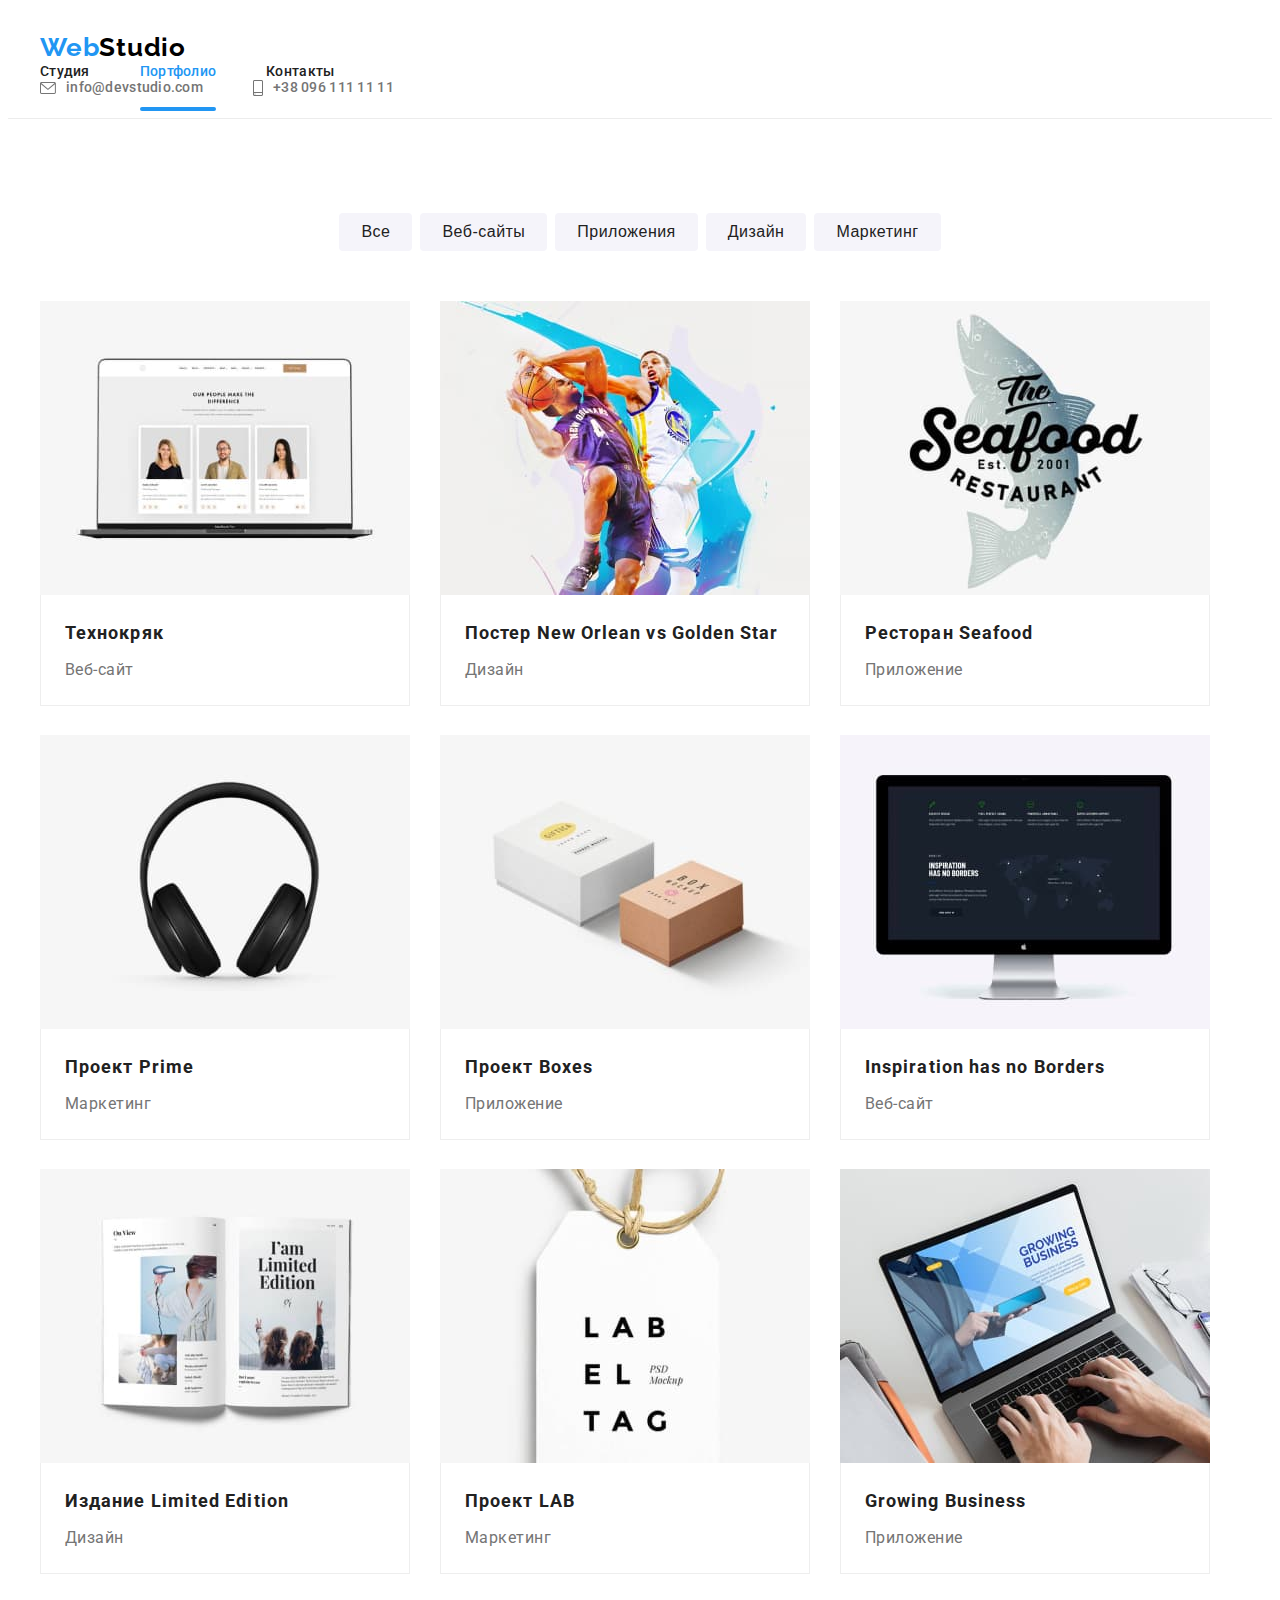
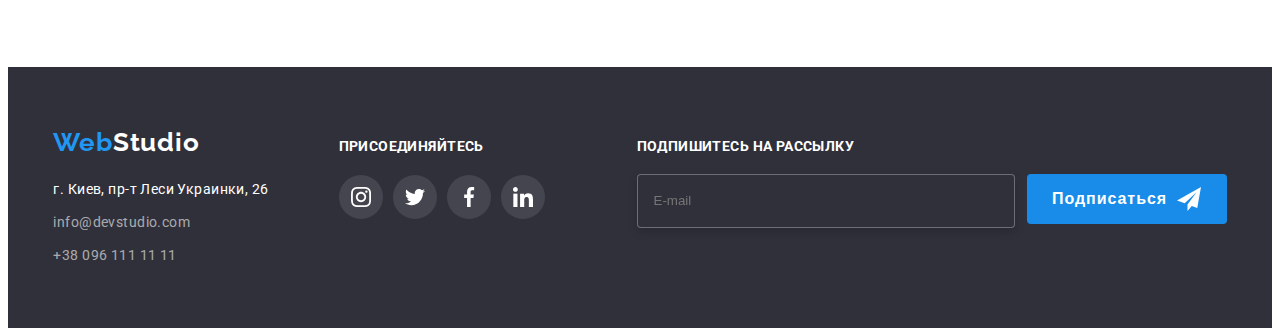
==== portfolio.html @ 85211c17 "fin" ====
<!DOCTYPE html>
<html lang="ru">
  <head>
    <meta charset="UTF-8" />
    <meta http-equiv="X-UA-Compatible" content="IE=edge" />
    <meta name="viewport" content="width=device-width, initial-scale=1.0" />
    <title>Главная</title>
    <link rel="preconnect" href="https://fonts.googleapis.com" />
    <link rel="preconnect" href="https://fonts.gstatic.com" crossorigin />
    <link
      href="https://fonts.googleapis.com/css2?family=Raleway:wght@700&family=Roboto:wght@400;500;700;900&display=swap"
      rel="stylesheet"
    />
    <link
      rel="stylesheet"
      href="https://cdnjs.cloudflare.com/ajax/libs/modern-normalize/1.1.0/modern-normalize.min.css"
      integrity="sha512-wpPYUAdjBVSE4KJnH1VR1HeZfpl1ub8YT/NKx4PuQ5NmX2tKuGu6U/JRp5y+Y8XG2tV+wKQpNHVUX03MfMFn9Q=="
      crossorigin="anonymous"
      referrerpolicy="no-referrer"
    />
    <link rel="stylesheet" href="./css/main.min.css" />
  </head>
  <body>
    <header class="header">
      <div class="container header-container">
        <a class="logo link" href=""><span class="web">Web</span>Studio</a>
        <nav class="navigation">
          <ul class="nav-list list">
            <li class="nav-list__item">
              <a class="nav-list__link link" href="./index.html">Студия</a>
            </li>
            <li class="nav-list__item">
              <a class="nav-list__link link current" href="./portfolio.html"
                >Портфолио</a
              >
            </li>
            <li class="nav-list__item">
              <a class="nav-list__link link" href="">Контакты</a>
            </li>
          </ul>
        </nav>
        <ul class="header-contact list">
          <li class="contact-mail-block">
            <a class="contact-mail link" href="mailto:info@devstudio.com">
              <svg class="mail-icon" width="16" heihgt="12">
                <use href="./img/sprite.svg#icon-envelope"></use>
              </svg>
              info@devstudio.com</a
            >
          </li>
          <li class="contact-number-block">
            <a class="contact-number link" href="tel:+380961111111">
              <svg class="smartphone-icon" width="10" heihgt="16">
                <use href="./img/sprite.svg#icon-smartphone"></use>
              </svg>
              +38 096 111 11 11</a
            >
          </li>
        </ul>
      </div>
    </header>
    <main>
      <section class="section">
        <div class="container">
          <h1 class="pane">Работы</h1>
          <ul class="portfolio-list list">
            <li class="filter">
              <button class="model-button-filter" type="button">Все</button>
            </li>
            <li class="filter">
              <button class="model-button-filter" type="button">
                Веб-сайты
              </button>
            </li>
            <li class="filter">
              <button class="model-button-filter" type="button">
                Приложения
              </button>
            </li>
            <li class="filter">
              <button class="model-button-filter" type="button">Дизайн</button>
            </li>
            <li class="filter">
              <button class="model-button-filter" type="button">
                Маркетинг
              </button>
            </li>
          </ul>
          <ul class="project list">
            <li class="project-group">
              <a class="work-link" href="">
                <div class="overlay-card">
                  <img
                    src="img/project1.jpg"
                    alt="Технокряк"
                    width="370"
                    height="294"
                  />
                  <p class="overlay">
                    Ресурс предлагает комплексные предложения с разным уровнем
                    функционала и сервисов. Все это позволит посетителю получить
                    исчерпывающие сведения о компании или частном лице.
                  </p>
                </div>
                <div class="group">
                  <h2 class="works">Технокряк</h2>
                  <p class="works-item" lang="en">Веб-сайт</p>
                </div>
              </a>
            </li>
            <li class="project-group">
              <a class="work-link" href="">
                <div class="overlay-card">
                  <img
                    src="img/project2.jpg"
                    alt="Постер New Orlean vs Golden Star"
                    width="370"
                    height="294"
                  />
                  <p class="overlay">
                    Ресурс предлагает комплексные предложения с разным уровнем
                    функционала и сервисов. Все это позволит посетителю получить
                    исчерпывающие сведения о компании или частном лице.
                  </p>
                </div>
                <div class="group">
                  <h2 class="works">Постер New Orlean vs Golden Star</h2>
                  <p class="works-item" lang="en">Дизайн</p>
                </div>
              </a>
            </li>
            <li class="project-group">
              <a class="work-link" href="">
                <div class="overlay-card">
                  <img
                    src="img/project3.jpg"
                    alt="Ресторан Seafood"
                    width="370"
                    height="294"
                  />
                  <p class="overlay">
                    Ресурс предлагает комплексные предложения с разным уровнем
                    функционала и сервисов. Все это позволит посетителю получить
                    исчерпывающие сведения о компании или частном лице.
                  </p>
                </div>
                <div class="group">
                  <h2 class="works">Ресторан Seafood</h2>
                  <p class="works-item" lang="en">Приложение</p>
                </div>
              </a>
            </li>
            <li class="project-group">
              <a class="work-link" href="">
                <div class="overlay-card">
                  <img
                    src="img/project4.jpg"
                    alt="Проект Prime"
                    width="370"
                    height="294"
                  />
                  <p class="overlay">
                    Ресурс предлагает комплексные предложения с разным уровнем
                    функционала и сервисов. Все это позволит посетителю получить
                    исчерпывающие сведения о компании или частном лице.
                  </p>
                </div>
                <div class="group">
                  <h2 class="works">Проект Prime</h2>
                  <p class="works-item" lang="en">Маркетинг</p>
                </div>
              </a>
            </li>
            <li class="project-group">
              <a class="work-link" href="">
                <div class="overlay-card">
                  <img
                    src="img/project5.jpg"
                    alt="Проект Boxes"
                    width="370"
                    height="294"
                  />
                  <p class="overlay">
                    Ресурс предлагает комплексные предложения с разным уровнем
                    функционала и сервисов. Все это позволит посетителю получить
                    исчерпывающие сведения о компании или частном лице.
                  </p>
                </div>
                <div class="group">
                  <h2 class="works">Проект Boxes</h2>
                  <p class="works-item" lang="en">Приложение</p>
                </div>
              </a>
            </li>
            <li class="project-group">
              <a class="work-link" href="">
                <div class="overlay-card">
                  <img
                    src="img/project6.jpg"
                    alt="Inspiration has no Borders"
                    width="370"
                    height="294"
                  />
                  <p class="overlay">
                    Ресурс предлагает комплексные предложения с разным уровнем
                    функционала и сервисов. Все это позволит посетителю получить
                    исчерпывающие сведения о компании или частном лице.
                  </p>
                </div>
                <div class="group">
                  <h2 class="works">Inspiration has no Borders</h2>
                  <p class="works-item" lang="en">Веб-сайт</p>
                </div>
              </a>
            </li>
            <li class="project-group">
              <a class="work-link" href="">
                <div class="overlay-card">
                  <img
                    src="img/project7.jpg"
                    alt="Издание Limited Edition"
                    width="370"
                    height="294"
                  />
                  <p class="overlay">
                    Ресурс предлагает комплексные предложения с разным уровнем
                    функционала и сервисов. Все это позволит посетителю получить
                    исчерпывающие сведения о компании или частном лице.
                  </p>
                </div>
                <div class="group">
                  <h2 class="works">Издание Limited Edition</h2>
                  <p class="works-item" lang="en">Дизайн</p>
                </div>
              </a>
            </li>
            <li class="project-group">
              <a class="work-link" href="">
                <div class="overlay-card">
                  <img
                    src="img/project8.jpg"
                    alt="Проект LAB"
                    width="370"
                    height="294"
                  />
                  <p class="overlay">
                    Ресурс предлагает комплексные предложения с разным уровнем
                    функционала и сервисов. Все это позволит посетителю получить
                    исчерпывающие сведения о компании или частном лице.
                  </p>
                </div>
                <div class="group">
                  <h2 class="works">Проект LAB</h2>
                  <p class="works-item" lang="en">Маркетинг</p>
                </div>
              </a>
            </li>
            <li class="project-group">
              <a class="work-link" href="">
                <div class="overlay-card">
                  <img
                    src="img/project9.jpg"
                    alt="Growing Business"
                    width="370"
                    height="294"
                  />
                  <p class="overlay">
                    Ресурс предлагает комплексные предложения с разным уровнем
                    функционала и сервисов. Все это позволит посетителю получить
                    исчерпывающие сведения о компании или частном лице.
                  </p>
                </div>
                <div class="group">
                  <h2 class="works">Growing Business</h2>
                  <p class="works-item" lang="en">Приложение</p>
                </div>
              </a>
            </li>
          </ul>
        </div>
      </section>
    </main>
    <footer class="footer">
      <div class="footer-adress container">
        <div>
          <a class="logo-footer link" href=""
            ><span class="web-footer">Web</span>Studio</a
          >
          <address class="info-footer">
            <ul class="footer-list list">
              <li class="about-footer">
                <a
                  class="adres link"
                  href="https://goo.gl/maps/2WYLxE3mtBU3Ya3W9"
                  target="_blank"
                  rel="noopener noreferrer"
                  >г. Киев, пр-т Леси Украинки, 26</a
                >
              </li>
              <li class="about-footer">
                <a class="mail-footer link" href="mailto:info@devstudio.com"
                  >info@devstudio.com</a
                >
              </li>
              <li class="about-footer">
                <a class="tel-footer link" href="tel:+380961111111"
                  >+38 096 111 11 11</a
                >
              </li>
            </ul>
          </address>
        </div>
        <div class="footer-social">
          <h2 class="connect">Присоединяйтесь</h2>
          <ul class="footer-list-social list">
            <li class="social-list-item">
              <a class="footer-social-list-link" href="">
                <svg class="footer-social-list-icon" width="20" height="20">
                  <use href="./img/sprite.svg#icon-instagram"></use>
                </svg>
              </a>
            </li>
            <li class="social-list-item">
              <a class="footer-social-list-link" href="">
                <svg class="footer-social-list-icon" width="20" height="20">
                  <use href="./img/sprite.svg#icon-twitter"></use>
                </svg>
              </a>
            </li>
            <li class="social-list-item">
              <a class="footer-social-list-link" href="">
                <svg class="footer-social-list-icon" width="20" height="20">
                  <use href="./img/sprite.svg#icon-facebook"></use>
                </svg>
              </a>
            </li>
            <li class="social-list-item">
              <a class="footer-social-list-link" href="">
                <svg class="footer-social-list-icon" width="20" height="20">
                  <use href="./img/sprite.svg#icon-linkedin"></use>
                </svg>
              </a>
            </li>
          </ul>
        </div>
        <form class="contact-form-footer">
          <label class="contact-form-field">
           <span class="contact-form-field-name-footer">Подпишитесь на рассылку</span>
           <span class="contact-form-input-wrapper-footer">
            <input name="user-email" class="contact-form-input-footer" type="email" placeholder="E-mail" >
           </span>
          </label>
          <button type="submit" class="contact-form-btn-footer">Подписаться
            <svg class="form-icon-footer" width="24" height="24">
              <use href="./img/sprite.svg#icon-send"></use>
            </svg>
          </button>
        </form>
      </div>
    </footer>
  </body>
</html>
---- css/main.min.css ----
:root{--primary-font-family: "Roboto", sans-serif;--secondary-font-family: "Raleway", sans-serif;--accent-color: #2196f3;--primery-text-color: #212121;--secondary-text-color-light: #757575;--secondary-text-color-dark: #ffffff;--primery-text-color-logo: #000000}.visually-hidden{position:absolute;width:1px;height:1px;margin:-1px;border:0;padding:0;white-space:nowrap;-webkit-clip-path:inset(100%);clip-path:inset(100%);clip:rect(0 0 0 0);overflow:hidden}body{font-family:var(--primary-font-family);font-size:14px;letter-spacing:0.03em;background-color:var(--secondary-text-color-dark);color:var(--primery-text-color-logo)}h1,h2,h3,h4,h5,h6,p{margin-top:0;margin-bottom:0}ul{margin-top:0;margin-bottom:0;padding-left:0}img{display:block;max-width:100%;height:auto;width:100%}.list{list-style:none;padding:0;margin:0}.link{text-decoration:none}.section{padding-top:60px;padding-bottom:50px}@media screen and (min-width: 1200px){.section{padding-top:94px;padding-bottom:94px}}.container{padding-left:15px;padding-right:15px;margin:0 auto}.header__container{position:relative;display:-webkit-box;display:-ms-flexbox;display:flex;-webkit-box-pack:justify;-ms-flex-pack:justify;justify-content:space-between;-webkit-box-align:center;-ms-flex-align:center;align-items:center}@media screen and (min-width: 480px){.container{width:480px}}@media screen and (min-width: 768px){.container{width:768px}}@media screen and (min-width: 1200px){.container{width:1200px}}.model-button{padding:10px 30px;border-radius:4px;font-weight:700;font-size:16px;line-height:1.88;letter-spacing:0.06em;color:var(--secondary-text-color-dark);cursor:pointer;border:transparent;background-color:#2196f3}.model-button:hover,.model-button:focus{background-color:var(--accent-color);color:var(--secondary-text-color-dark)}.model-button-filter{font-weight:500;font-size:16px;padding:6px 22px;line-height:1.63;letter-spacing:0.03em;background-color:#f5f4fa;color:var(--primery-text-color);cursor:pointer;border-radius:4px;border:none;-webkit-transition:background-color 250ms cubic-bezier(0.4, 0, 0.2, 1),color 250ms cubic-bezier(0.4, 0, 0.2, 1),-webkit-box-shadow 250ms cubic-bezier(0.4, 0, 0.2, 1);transition:background-color 250ms cubic-bezier(0.4, 0, 0.2, 1),color 250ms cubic-bezier(0.4, 0, 0.2, 1),-webkit-box-shadow 250ms cubic-bezier(0.4, 0, 0.2, 1);transition:background-color 250ms cubic-bezier(0.4, 0, 0.2, 1),color 250ms cubic-bezier(0.4, 0, 0.2, 1),box-shadow 250ms cubic-bezier(0.4, 0, 0.2, 1);transition:background-color 250ms cubic-bezier(0.4, 0, 0.2, 1),color 250ms cubic-bezier(0.4, 0, 0.2, 1),box-shadow 250ms cubic-bezier(0.4, 0, 0.2, 1),-webkit-box-shadow 250ms cubic-bezier(0.4, 0, 0.2, 1)}.model-button-filter:hover,.model-button-filter:focus{-webkit-box-shadow:0px 3px 1px rgba(0,0,0,0.1),0px 1px 2px rgba(0,0,0,0.08),0px 2px 2px rgba(0,0,0,0.12);box-shadow:0px 3px 1px rgba(0,0,0,0.1),0px 1px 2px rgba(0,0,0,0.08),0px 2px 2px rgba(0,0,0,0.12);background-color:var(--accent-color);color:var(--secondary-text-color-dark)}.main-title{margin:0 auto 30px;font-weight:900;font-size:26px;line-height:1.26;letter-spacing:0.06em;text-transform:uppercase;color:var(--secondary-text-color-dark);max-width:360px}.clients-title{text-align:center;margin-bottom:50px;font-weight:700;font-size:36px;line-height:1.17;letter-spacing:0.03em;color:var(--primery-text-color)}.contact-form-field-title{margin-bottom:12px;font-weight:700;font-size:20px;line-height:23px;text-align:center;letter-spacing:0.03em}.social-list{display:-webkit-box;display:-ms-flexbox;display:flex;-webkit-box-pack:justify;-ms-flex-pack:justify;justify-content:space-between}.social-list-item:not(:last-child){margin-right:10px}.social-list__link{display:-webkit-box;display:-ms-flexbox;display:flex;-webkit-box-align:center;-ms-flex-align:center;align-items:center;-webkit-box-pack:center;-ms-flex-pack:center;justify-content:center;width:44px;height:44px;border-radius:50%;-webkit-transition:background-color 250ms cubic-bezier(0.4, 0, 0.2, 1);transition:background-color 250ms cubic-bezier(0.4, 0, 0.2, 1)}.social-list__link:hover,.social-list__link:focus{background-color:#2196f3}.social-list-icon{fill:#afb1b8;-webkit-transition:fill 250ms cubic-bezier(0.4, 0, 0.2, 1);transition:fill 250ms cubic-bezier(0.4, 0, 0.2, 1)}.social-list__link:hover .social-list-icon,.social-list__link:focus .social-list-icon{fill:#ffffff}@media screen and (max-width: 1199px){.footer-social{text-align:center}}@media screen and (min-width: 1200px){.footer-social{margin-left:70px}}.footer-social-list-icon{fill:#ffffff}.footer-list-social{display:-webkit-box;display:-ms-flexbox;display:flex}@media screen and (max-width: 767px){.footer-list-social{-webkit-box-pack:center;-ms-flex-pack:center;justify-content:center}}.footer-social-list-link{display:-webkit-box;display:-ms-flexbox;display:flex;-webkit-box-align:center;-ms-flex-align:center;align-items:center;-webkit-box-pack:center;-ms-flex-pack:center;justify-content:center;width:44px;height:44px;border-radius:50%;background-color:rgba(255,255,255,0.1);-webkit-transition:background-color 250ms cubic-bezier(0.4, 0, 0.2, 1);transition:background-color 250ms cubic-bezier(0.4, 0, 0.2, 1)}.footer-social-list-link:hover,.footer-social-list-link:focus{background-color:#2196f3}.logo{font-family:var(--secondary-font-family);font-weight:700;font-size:26px;line-height:1.19;letter-spacing:0.03em;color:var(--primery-text-color-logo);margin-right:94px}@media screen and (max-width: 1199px){.logo{margin-right:0}}.logo-footer{font-family:var(--secondary-font-family);font-weight:700;font-size:26px;line-height:1.19;letter-spacing:0.03em;color:var(--secondary-text-color-dark)}.web-footer{color:var(--accent-color)}.backdrop{position:fixed;top:0;left:0;width:100%;height:100%;background-color:rgba(0,0,0,0.2);-webkit-transition:opacity 500ms linear, visibility 500ms linear;transition:opacity 500ms linear, visibility 500ms linear}.backdrop.is-hidden{opacity:0;visibility:hidden;pointer-events:none}.modal{width:528px;height:580px;padding:40px;background-color:#ffffff;position:absolute;top:50%;left:50%;-webkit-transform:translate(-50%, -50%);transform:translate(-50%, -50%)}.modal-close-icon:hover{fill:var(--accent-color);-webkit-transition:fill 250ms cubic-bezier(0.4, 0, 0.2, 1);transition:fill 250ms cubic-bezier(0.4, 0, 0.2, 1)}.modal-close-btn{position:absolute;top:8px;right:8px;padding:0;display:-webkit-box;display:-ms-flexbox;display:flex;-webkit-box-pack:center;-ms-flex-pack:center;justify-content:center;-webkit-box-align:center;-ms-flex-align:center;align-items:center;width:30px;height:30px;border-radius:50%;border:1px solid rgba(0,0,0,0.1);background-color:transparent;cursor:pointer;-webkit-transition:border-color 250ms cubic-bezier(0.4, 0, 0.2, 1);transition:border-color 250ms cubic-bezier(0.4, 0, 0.2, 1)}.modal-close-btn:focus,.modal-close-btn:hover{border-color:var(--accent-color)}.contact-form-field{display:block;margin-bottom:4px}.contact-form-input{width:100%;height:40px;padding-left:42px;border:1px solid rgba(33,33,33,0.2);border-radius:4px;margin-top:4px;cursor:pointer;-webkit-transition:border-color 250ms cubic-bezier(0.4, 0, 0.2, 1);transition:border-color 250ms cubic-bezier(0.4, 0, 0.2, 1)}.contact-form-input:focus,.contact-form-input:hover{outline:none;border-color:var(--accent-color)}.contact-form-input:focus+.form-icon{fill:var(--accent-color)}.contact-form-message{width:100%;height:138px;border:1px solid rgba(33,33,33,0.2);border-radius:4px;margin-top:4px;padding:12px 16px;resize:none;cursor:pointer;-webkit-transition:border-color 250ms cubic-bezier(0.4, 0, 0.2, 1);transition:border-color 250ms cubic-bezier(0.4, 0, 0.2, 1)}.contact-form-message::-webkit-input-placeholder{font-weight:400;font-size:14px;line-height:16px;letter-spacing:0.01em;color:rgba(117,117,117,0.5)}.contact-form-message:-ms-input-placeholder{font-weight:400;font-size:14px;line-height:16px;letter-spacing:0.01em;color:rgba(117,117,117,0.5)}.contact-form-message::-ms-input-placeholder{font-weight:400;font-size:14px;line-height:16px;letter-spacing:0.01em;color:rgba(117,117,117,0.5)}.contact-form-message::placeholder{font-weight:400;font-size:14px;line-height:16px;letter-spacing:0.01em;color:rgba(117,117,117,0.5)}.contact-form-message:focus,.contact-form-message:hover{outline:none;border-color:var(--accent-color)}.contact-form-field-name{font-weight:400;font-size:12px;line-height:14px;letter-spacing:0.01em;color:#757575}.contact-form-input-wrapper{position:relative;display:block;margin-top:4px}.form-icon{position:absolute;width:12px;height:12px;top:54%;left:12px;-webkit-transform:translateY(-50%);transform:translateY(-50%);-webkit-transition:fill 250ms cubic-bezier(0.4, 0, 0.2, 1);transition:fill 250ms cubic-bezier(0.4, 0, 0.2, 1)}.contact-form-checkbox-label{display:-webkit-box;display:-ms-flexbox;display:flex;-webkit-box-align:center;-ms-flex-align:center;align-items:center;font-weight:400;font-size:14px;line-height:24px;letter-spacing:0.03em;color:#757575}.contact-form-checkbox-label::before{display:inline-block;width:16px;height:16px;border:1px solid #212121;border-radius:2px;content:"";margin-right:8px}.contact-form-input-checkbox:focus+.contact-form-checkbox-label::before{outline:1px solid var(--accent-color);border:none}.contact-form-input-checkbox:checked+.contact-form-checkbox-label::before{background-color:var(--accent-color);background-image:url(../img/checkbox-icon.svg);background-position:center;background-repeat:no-repeat;border:none}.policy{color:var(--accent-color)}.contact-form-submit-btn{display:block;padding:10px 56px;width:200px;height:50px;margin-top:30px;margin-left:auto;margin-right:auto;border-radius:4px;font-weight:700;font-size:16px;line-height:1.88;letter-spacing:0.06em;color:var(--secondary-text-color-dark);cursor:pointer;border:transparent;background:#188CE8}@media screen and (min-width: 1200px){.contact-form-footer{display:-webkit-box;display:-ms-flexbox;display:flex;margin-left:92px}}@media screen and (max-width: 1199px){.contact-form-footer .contact-form-field{text-align:center;margin-top:60px}}@media screen and (min-width: 768px) and (max-width: 1199px){.contact-form-footer{margin-top:60px}}.contact-form-field-name-footer{font-weight:700;text-transform:uppercase;color:var(--secondary-text-color-dark)}.contact-form-input-wrapper-footer{display:block;margin-top:20px}.contact-form-input-footer{width:100%;height:50px;padding-left:16px;background-color:#2F303A;border:1px solid rgba(255,255,255,0.3);-webkit-filter:drop-shadow(0px 4px 4px rgba(0,0,0,0.15));filter:drop-shadow(0px 4px 4px rgba(0,0,0,0.15));border-radius:4px;color:var(--secondary-text-color-dark)}@media screen and (min-width: 768px){.contact-form-input-footer{width:450px}}@media screen and (min-width: 1200px){.contact-form-input-footer{width:358px}}.contact-form-btn-footer{margin-left:auto;margin-right:auto;display:-webkit-box;display:-ms-flexbox;display:flex;-webkit-box-pack:center;-ms-flex-pack:center;justify-content:center;-webkit-box-align:center;-ms-flex-align:center;align-items:center;width:200px;height:50px;margin-top:20px;border-radius:4px;font-weight:700;font-size:16px;line-height:1.88;letter-spacing:0.06em;color:var(--secondary-text-color-dark);cursor:pointer;border:transparent;background:#188CE8}@media screen and (min-width: 1200px){.contact-form-btn-footer{margin-left:12px;margin-top:36px}}.form-icon-footer{margin-left:10px}@media screen and (max-width: 767px){.navigation{display:none}}@media screen and (max-width: 767px){.header-contact{display:none}}@media screen and (min-width: 1200px){.header-contact{margin-left:auto;display:-webkit-box;display:-ms-flexbox;display:flex}}.header{position:relative;padding-top:10px;padding-bottom:10px}@media screen and (min-width: 768px){.header{padding-top:24px;padding-bottom:22px;border-bottom:1px solid #ececec}}.web{color:var(--accent-color)}.mobile-menu-btn{background-color:transparent;border:none;padding:0;line-height:0}@media screen and (min-width: 768px){.mobile-menu-btn{display:none}}.mobile-menu{position:absolute;top:0;left:0;overflow:auto;width:100%;height:100vh;background-color:#ffffff;opacity:0;visibility:hidden;pointer-events:none;-webkit-transition:opacity 250ms linear, visibility 250ms linear;transition:opacity 250ms linear, visibility 250ms linear}.mobile-menu.is-open{opacity:1;visibility:visible;pointer-events:auto}.mobile-menu__close-btn{position:absolute;top:10px;right:15px;background-color:transparent;border:none;padding:0;line-height:0}.mobile-menu__container{position:relative;padding-top:48px;padding-bottom:48px;padding-left:40px}.mob-menu-list{font-style:normal;font-weight:500;font-size:40px;line-height:47px;letter-spacing:.02em}.mob-menu-list-item{margin-bottom:32px}.mob-menu-list-link{text-decoration:none;color:#212121}.nav-list__link{font-weight:500;font-size:14px;line-height:1.14;letter-spacing:0.02em;color:var(--primery-text-color);-webkit-transition:color 250ms cubic-bezier(0.4, 0, 0.2, 1);transition:color 250ms cubic-bezier(0.4, 0, 0.2, 1)}.nav-list__link:hover,.nav-list__link:focus{color:var(--accent-color)}@media screen and (min-width: 1200px){.header__container{display:-webkit-box;display:-ms-flexbox;display:flex;-webkit-box-align:center;-ms-flex-align:center;align-items:center}}@media screen and (min-width: 768px){.nav-list{display:-webkit-box;display:-ms-flexbox;display:flex;-webkit-box-align:center;-ms-flex-align:center;align-items:center}}@media screen and (min-width: 1200px){.header-contact{margin-left:auto;display:-webkit-box;display:-ms-flexbox;display:flex}}.web{color:var(--accent-color)}.nav-list__link{font-weight:500;font-size:14px;line-height:1.14;letter-spacing:0.02em;color:var(--primery-text-color);-webkit-transition:color 250ms cubic-bezier(0.4, 0, 0.2, 1);transition:color 250ms cubic-bezier(0.4, 0, 0.2, 1)}.nav-list__link:hover,.nav-list__link:focus{color:var(--accent-color)}@media screen and (min-width: 768px){.nav-list__item{position:relative}.nav-list__item:not(:last-child){margin-right:50px}}.current{color:var(--accent-color)}.current::after{content:"";position:absolute;bottom:-31px;left:0;width:100%;height:4px;border-radius:2px;background-color:var(--accent-color)}.contact-mail-block{display:-webkit-box;display:-ms-flexbox;display:flex}@media screen and (max-width: 1199px){.contact-mail-block{margin-bottom:6px}}@media screen and (min-width: 1200px){.contact-mail-block{margin-right:50px}}.contact-mail{display:-webkit-box;display:-ms-flexbox;display:flex;-webkit-box-align:center;-ms-flex-align:center;align-items:center;font-weight:500;font-size:14px;line-height:1.14;letter-spacing:0.02em;color:var(--secondary-text-color-light);-webkit-transition:color 250ms cubic-bezier(0.4, 0, 0.2, 1);transition:color 250ms cubic-bezier(0.4, 0, 0.2, 1)}.contact-mail:hover,.contact-mail:focus{color:var(--accent-color)}.mail-icon{margin-right:10px;fill:currentColor;height:16px}.contact-number-block{display:-webkit-box;display:-ms-flexbox;display:flex}.smartphone-icon{margin-right:10px;fill:currentColor;height:16px}.contact-number{display:-webkit-box;display:-ms-flexbox;display:flex;-webkit-box-align:center;-ms-flex-align:center;align-items:center;font-weight:500;font-size:14px;line-height:1.14;letter-spacing:0.02em;color:var(--secondary-text-color-light);-webkit-transition:color 250ms cubic-bezier(0.4, 0, 0.2, 1);transition:color 250ms cubic-bezier(0.4, 0, 0.2, 1)}.contact-number:hover,.contact-number:focus{color:var(--accent-color)}.hero{background-image:-webkit-gradient(linear, left top, left bottom, from(rgba(47,48,58,0.4)), to(rgba(47,48,58,0.4))),url("../img/hero/Img (9).jpg");background-image:linear-gradient(rgba(47,48,58,0.4), rgba(47,48,58,0.4)),url("../img/hero/Img (9).jpg");background-size:cover;background-repeat:no-repeat;background-position:center;background-color:#c4c4c4;text-align:center;padding-top:118px;padding-bottom:118px;margin-right:auto;margin-left:auto}.our-team{background-color:#f5f4fa}.team{margin-bottom:50px;text-align:center;font-weight:700;font-size:36px;line-height:1.17;letter-spacing:0.03em;color:var(--primery-text-color)}.team-list{display:-webkit-box;display:-ms-flexbox;display:flex;-ms-flex-wrap:wrap;flex-wrap:wrap;gap:30px}.team-card{-webkit-box-shadow:0px 1px 3px rgba(0,0,0,0.12),0px 1px 1px rgba(0,0,0,0.14),0px 2px 1px rgba(0,0,0,0.2);box-shadow:0px 1px 3px rgba(0,0,0,0.12),0px 1px 1px rgba(0,0,0,0.14),0px 2px 1px rgba(0,0,0,0.2);background-color:#ffffff}@media screen and (min-width: 768px){.team-card{width:calc((100% - 30px) / 2)}}@media screen and (min-width: 1200px){.team-card{width:calc((100% - 90px) / 4)}}.worker{padding-top:30px;padding-bottom:30px;padding-left:32px;padding-right:32px}.name{text-align:center;font-weight:500;font-size:16px;line-height:1.19;letter-spacing:0.03em;color:var(--primery-text-color)}.position{text-align:center;margin-top:10px;font-size:16px;line-height:1.19;letter-spacing:0.03em;color:var(--secondary-text-color-light);margin-bottom:16px}.benefits{margin-top:60px;margin-bottom:60px;display:-webkit-box;display:-ms-flexbox;display:flex;-ms-flex-wrap:wrap;flex-wrap:wrap;gap:30px}.benefits-wraper{display:-webkit-box;display:-ms-flexbox;display:flex;-webkit-box-pack:center;-ms-flex-pack:center;justify-content:center;-webkit-box-align:center;-ms-flex-align:center;align-items:center;height:120px;margin-bottom:30px;border-radius:4px;background-color:#f5f4fa}.benefits-list{text-align:center;margin-bottom:10px;font-weight:700;font-size:14px;line-height:1.14;letter-spacing:0.03em;text-transform:uppercase;color:var(--primery-text-color)}.benefits-item{font-size:14px;line-height:1.71;letter-spacing:0.03em;color:var(--secondary-text-color-light)}.benefits-block{width:100%}@media screen and (min-width: 768px){.benefits-block{width:calc((100% - 30px) / 2)}}@media screen and (min-width: 1200px){.benefits-block{width:calc((100% - 90px) / 4)}}.about-section{padding-top:0px}@media screen and (max-width: 1199px){.about-section{display:none}}.about{text-align:center;margin-bottom:50px;font-weight:700;font-size:36px;line-height:1.17;letter-spacing:0.03em;color:var(--primery-text-color)}.about-item{display:-webkit-box;display:-ms-flexbox;display:flex;-ms-flex-preferred-size:calc((100% - 60px) / 3);flex-basis:calc((100% - 60px) / 3)}.box{position:relative}.box:not(:last-child){margin-right:30px}.box-overlay{display:-webkit-box;display:-ms-flexbox;display:flex;-webkit-box-pack:center;-ms-flex-pack:center;justify-content:center;-webkit-box-align:center;-ms-flex-align:center;align-items:center;position:absolute;bottom:0;left:0;width:100%;height:70px;font-family:"Roboto";font-weight:700;font-size:14px;line-height:16px;text-transform:uppercase;color:var(--secondary-text-color-dark);background:rgba(47,48,58,0.8)}.clients-list{display:-webkit-box;display:-ms-flexbox;display:flex;-ms-flex-wrap:wrap;flex-wrap:wrap;gap:30px}.clients-list-item{width:100%}@media screen and (max-width: 767px){.clients-list-item{width:calc((100% - 30px) / 2)}}@media screen and (min-width: 768px){.clients-list-item{width:calc((100% - 60px) / 3)}}@media screen and (min-width: 1200px){.clients-list-item{width:calc((100% - 150px) / 6)}}.clients-icon{display:-webkit-box;display:-ms-flexbox;display:flex;-webkit-box-align:center;-ms-flex-align:center;align-items:center;-webkit-box-pack:center;-ms-flex-pack:center;justify-content:center;height:92px;border:1px solid #afb1b8;border-radius:4px;-webkit-transition:border 250ms cubic-bezier(0.4, 0, 0.2, 1);transition:border 250ms cubic-bezier(0.4, 0, 0.2, 1)}.clients-icon:hover .clients-icon-logo{fill:var(--accent-color)}.clients-icon:hover{color:var(--accent-color);border:1px solid var(--accent-color)}.clients-icon-logo{fill:#afb1b8;-webkit-transition:fill 250ms cubic-bezier(0.4, 0, 0.2, 1);transition:fill 250ms cubic-bezier(0.4, 0, 0.2, 1)}.footer{padding-bottom:60px;padding-top:60px;background-color:#2f303a}@media screen and (min-width: 768px){.footer-adress{display:-webkit-box;display:-ms-flexbox;display:flex;-webkit-box-align:baseline;-ms-flex-align:baseline;align-items:baseline;-ms-flex-wrap:wrap;flex-wrap:wrap;-webkit-box-pack:center;-ms-flex-pack:center;justify-content:center}}@media screen and (min-width: 1200px){.footer-adress{display:-webkit-box;display:-ms-flexbox;display:flex;-webkit-box-align:baseline;-ms-flex-align:baseline;align-items:baseline}}@media screen and (max-width: 767px){.footer-wrapper{text-align:center;margin-bottom:60px}}@media screen and (min-width: 768px) and (max-width: 1200px){.footer-wrapper{margin-right:165px}}.info-footer{margin-top:20px}.about-footer:not(:last-child){margin-bottom:9px}.adres{font-style:normal;font-weight:normal;font-size:14px;line-height:1.71;letter-spacing:0.03em;color:var(--secondary-text-color-dark);-webkit-transition:color 250ms cubic-bezier(0.4, 0, 0.2, 1);transition:color 250ms cubic-bezier(0.4, 0, 0.2, 1)}.adres:hover,.adres:focus{color:var(--accent-color)}.mail-footer{font-style:normal;font-size:14px;line-height:1.71;letter-spacing:0.03em;color:rgba(255,255,255,0.6);-webkit-transition:color 250ms cubic-bezier(0.4, 0, 0.2, 1);transition:color 250ms cubic-bezier(0.4, 0, 0.2, 1)}.mail-footer:hover,.mail-footer:focus{color:var(--accent-color);opacity:initial}.tel-footer{font-style:normal;font-size:14px;line-height:1.71;letter-spacing:0.03em;color:rgba(255,255,255,0.6);-webkit-transition:color 250ms cubic-bezier(0.4, 0, 0.2, 1);transition:color 250ms cubic-bezier(0.4, 0, 0.2, 1)}.tel-footer:hover,.tel-footer:focus{color:var(--accent-color);opacity:initial}.connect{font-family:inherit;font-style:normal;font-weight:700;font-size:14px;line-height:1.14;letter-spacing:00.03em;text-transform:uppercase;color:var(--secondary-text-color-dark);margin-bottom:20px}.pane{display:none}.portfolio-list{display:-webkit-box;display:-ms-flexbox;display:flex;-webkit-box-pack:center;-ms-flex-pack:center;justify-content:center}.filter:not(:last-child){margin-right:8px}.model-button-filter{font-weight:500;font-size:16px;padding:6px 22px;line-height:1.63;letter-spacing:0.03em;background-color:#f5f4fa;color:var(--primery-text-color);cursor:pointer;border-radius:4px;border:none;-webkit-transition:background-color 250ms cubic-bezier(0.4, 0, 0.2, 1),color 250ms cubic-bezier(0.4, 0, 0.2, 1),-webkit-box-shadow 250ms cubic-bezier(0.4, 0, 0.2, 1);transition:background-color 250ms cubic-bezier(0.4, 0, 0.2, 1),color 250ms cubic-bezier(0.4, 0, 0.2, 1),-webkit-box-shadow 250ms cubic-bezier(0.4, 0, 0.2, 1);transition:background-color 250ms cubic-bezier(0.4, 0, 0.2, 1),color 250ms cubic-bezier(0.4, 0, 0.2, 1),box-shadow 250ms cubic-bezier(0.4, 0, 0.2, 1);transition:background-color 250ms cubic-bezier(0.4, 0, 0.2, 1),color 250ms cubic-bezier(0.4, 0, 0.2, 1),box-shadow 250ms cubic-bezier(0.4, 0, 0.2, 1),-webkit-box-shadow 250ms cubic-bezier(0.4, 0, 0.2, 1)}.model-button-filter:hover,.model-button-filter:focus{-webkit-box-shadow:0px 3px 1px rgba(0,0,0,0.1),0px 1px 2px rgba(0,0,0,0.08),0px 2px 2px rgba(0,0,0,0.12);box-shadow:0px 3px 1px rgba(0,0,0,0.1),0px 1px 2px rgba(0,0,0,0.08),0px 2px 2px rgba(0,0,0,0.12);background-color:var(--accent-color);color:var(--secondary-text-color-dark)}.project{display:-webkit-box;display:-ms-flexbox;display:flex;-ms-flex-wrap:wrap;flex-wrap:wrap;margin-left:-30px;margin-top:50px;margin-bottom:-30px}.project-group{margin-left:30px;margin-bottom:30px;width:370px;height:404px}.work-link{display:block;text-decoration:none;color:inherit;-webkit-transition:-webkit-box-shadow 250ms cubic-bezier(0.4, 0, 0.2, 1);transition:-webkit-box-shadow 250ms cubic-bezier(0.4, 0, 0.2, 1);transition:box-shadow 250ms cubic-bezier(0.4, 0, 0.2, 1);transition:box-shadow 250ms cubic-bezier(0.4, 0, 0.2, 1), -webkit-box-shadow 250ms cubic-bezier(0.4, 0, 0.2, 1)}.work-link:hover,.work-link:focus{-webkit-box-shadow:0px 1px 1px rgba(0,0,0,0.12),0px 4px 4px rgba(0,0,0,0.06),1px 4px 6px rgba(0,0,0,0.16);box-shadow:0px 1px 1px rgba(0,0,0,0.12),0px 4px 4px rgba(0,0,0,0.06),1px 4px 6px rgba(0,0,0,0.16)}.group{padding:20px 24px;border-bottom:1px solid #eeeeee;border-left:1px solid #eeeeee;border-right:1px solid #eeeeee}.works{margin-bottom:4px;font-weight:700;font-size:18px;line-height:2;letter-spacing:0.06em;color:var(--primery-text-color)}.works-item{font-size:16px;line-height:1.88;letter-spacing:0.03em;color:var(--secondary-text-color-light)}.overlay-card{position:relative;overflow:hidden}.overlay{position:absolute;top:0;left:0;width:100%;height:100%;background-color:rgba(33,150,243,0.9);color:var(--secondary-text-color-dark);padding:62px 24px;font-family:var(--primary-font-family);font-style:normal;font-weight:400;font-size:18px;line-height:28px;letter-spacing:0.03em;overflow:auto;-webkit-transform:translateY(100%);transform:translateY(100%);-webkit-transition:-webkit-transform 250ms cubic-bezier(0.4, 0, 0.2, 1);transition:-webkit-transform 250ms cubic-bezier(0.4, 0, 0.2, 1);transition:transform 250ms cubic-bezier(0.4, 0, 0.2, 1);transition:transform 250ms cubic-bezier(0.4, 0, 0.2, 1), -webkit-transform 250ms cubic-bezier(0.4, 0, 0.2, 1)}.work-link:hover .overlay,.work-link:focus .overlay{-webkit-transform:translateY(0%);transform:translateY(0%)}
/*# sourceMappingURL=main.min.css.map */
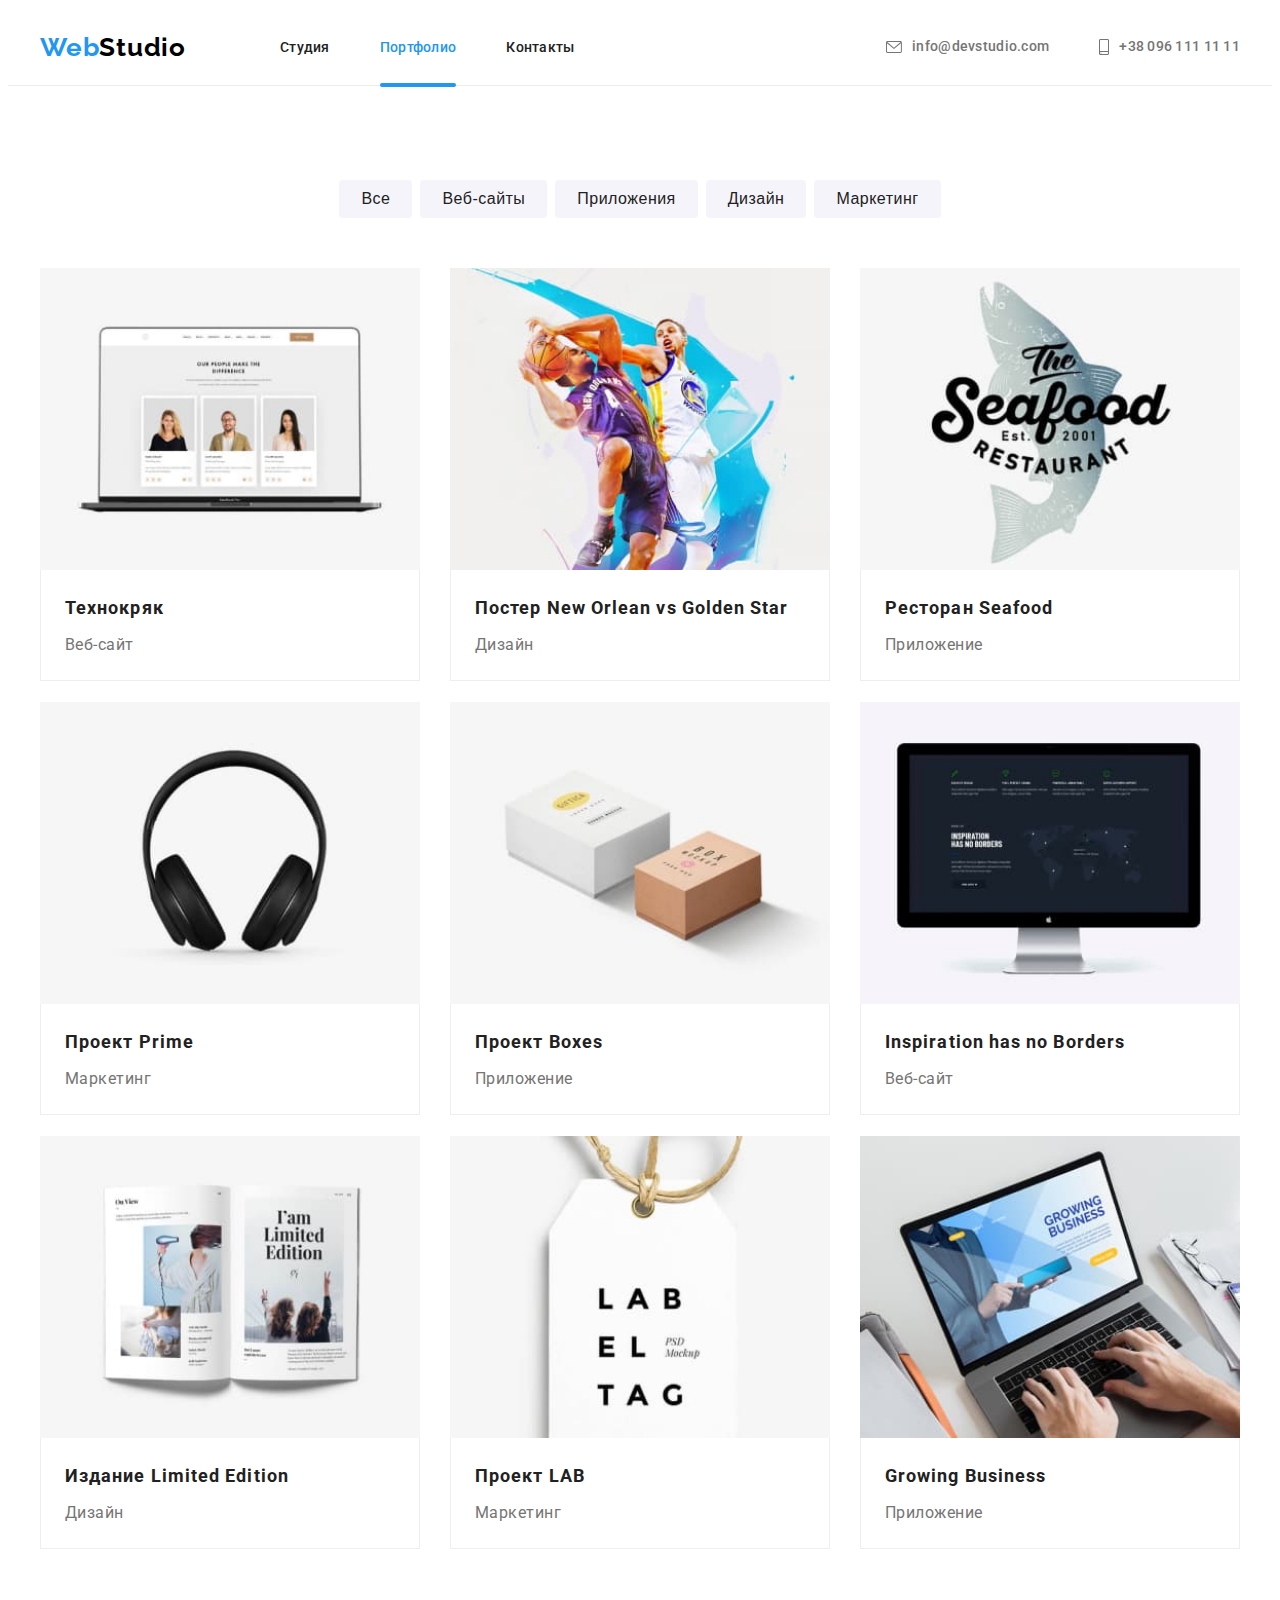
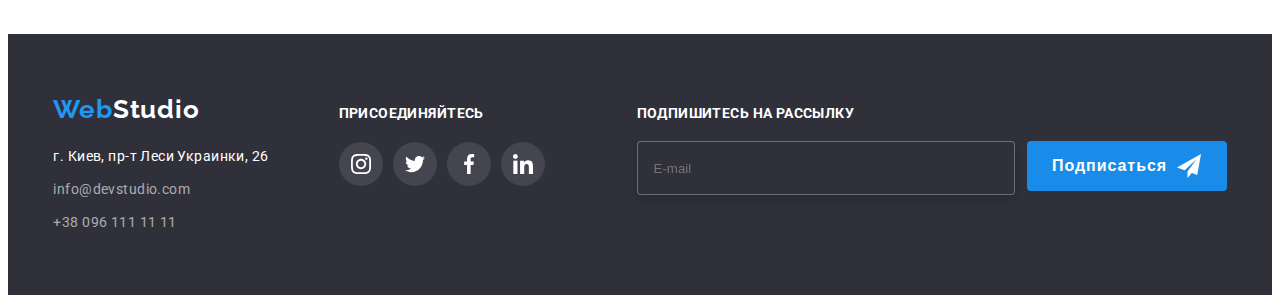
==== commit e5f0293c: "fin" ====
--- a/portfolio.html
+++ b/portfolio.html
@@ -22,7 +22,7 @@
   </head>
   <body>
     <header class="header">
-      <div class="container header-container">
+      <div class="container header__container">
         <a class="logo link" href=""><span class="web">Web</span>Studio</a>
         <nav class="navigation">
           <ul class="nav-list list">
@@ -38,25 +38,69 @@
               <a class="nav-list__link link" href="">Контакты</a>
             </li>
           </ul>
-        </nav>
-        <ul class="header-contact list">
-          <li class="contact-mail-block">
-            <a class="contact-mail link" href="mailto:info@devstudio.com">
-              <svg class="mail-icon" width="16" heihgt="12">
-                <use href="./img/sprite.svg#icon-envelope"></use>
-              </svg>
-              info@devstudio.com</a
-            >
-          </li>
-          <li class="contact-number-block">
-            <a class="contact-number link" href="tel:+380961111111">
-              <svg class="smartphone-icon" width="10" heihgt="16">
-                <use href="./img/sprite.svg#icon-smartphone"></use>
-              </svg>
-              +38 096 111 11 11</a
-            >
-          </li>
+        </nav>  
+          <ul class="header-contact list">
+            <li class="contact-mail-block">
+              <a class="contact-mail link" href="mailto:info@devstudio.com">
+                <svg class="mail-icon" width="16" height="12">
+                  <use href="./img/sprite.svg#icon-envelope"></use>
+                </svg>
+                info@devstudio.com</a>
+            </li>
+            <li class="contact-number-block">
+              <a class="contact-number link" href="tel:+380961111111">
+                <svg class="smartphone-icon" width="10" height="16">
+                  <use href="./img/sprite.svg#icon-smartphone"></use>
+                </svg>
+                +38 096 111 11 11</a>
+            </li>
+          </ul>
+          <button type="button" class="mobile-menu-btn" data-modal-open> 
+          <svg class="mobile-menu-btn__icon" width="40" height="40"> 
+            <use href="./img/sprite.svg#burger-menu-icon" ></use> 
+          </svg>
+        </button>
+      </div>
+      <div class="mobile-menu" data-modal>
+        <div class="container mobile-menu__container" >
+        <button type="button" class="mobile-menu__close-btn" data-modal-close> 
+          <svg class="mobile-menu__close-btn-icon" width="40" height="40"> 
+            <use href="./img/sprite.svg#mobile-close-icon" ></use> 
+          </svg>
+        </button>
+        <ul class="mob-menu-list list" >
+          <li class="mob-nav-list__item">
+            <a class="mob-nav-list__link link " href="./index.html">Студия</a></li>
+          <li class="mob-nav-list__item">
+            <a class="mob-nav-list__link link " href="./portfolio.html">Портфолио</a></li>
+          <li class="mob-nav-list__item">
+            <a class="mob-nav-list__link link " href="">Контакты</a></li>
         </ul>
+      </div>
+      <div class="mob-menu-bottom container">
+        <ul class="mob-menu__links list">
+          <li class="mob-menu-item-tel">
+            <a class="mob-menu__link-tel" href="tel:+380961111111"> +38 096 111 11 11</a>
+          </li>
+          <li class="mob-menu-item">
+            <a class="mob-menu__link-mail" href="mailto:info@devstudio.com"> info@devstudio.com </a>
+          </li>
+        </ul>
+        <ul class="mob-menu-social list">
+          <li class="mob-menu-social__item">
+            <a class="menu-social-link link" href="#">Instagram</a>
+          </li>
+          <li class="mob-menu-social__item">
+            <a class="menu-social-link link" href="#">Twitter</a>
+          </li>
+          <li class="mob-menu-social__item">
+            <a class="menu-social-link link" href="#">Facebook</a>
+          </li>
+          <li class="mob-menu-social__item">
+            <a class="menu-social-link" href="#">LinkedIn</a>
+          </li>
+        </ul>
+      </div>
       </div>
     </header>
     <main>
@@ -282,7 +326,7 @@
     </main>
     <footer class="footer">
       <div class="footer-adress container">
-        <div>
+        <div class="footer-wrapper">
           <a class="logo-footer link" href=""
             ><span class="web-footer">Web</span>Studio</a
           >
@@ -358,5 +402,6 @@
         </form>
       </div>
     </footer>
+    <script src="./js/menu.js"></script>
   </body>
 </html>
--- a/css/main.min.css
+++ b/css/main.min.css
@@ -1,2 +1 @@
-:root{--primary-font-family: "Roboto", sans-serif;--secondary-font-family: "Raleway", sans-serif;--accent-color: #2196f3;--primery-text-color: #212121;--secondary-text-color-light: #757575;--secondary-text-color-dark: #ffffff;--primery-text-color-logo: #000000}.visually-hidden{position:absolute;width:1px;height:1px;margin:-1px;border:0;padding:0;white-space:nowrap;-webkit-clip-path:inset(100%);clip-path:inset(100%);clip:rect(0 0 0 0);overflow:hidden}body{font-family:var(--primary-font-family);font-size:14px;letter-spacing:0.03em;background-color:var(--secondary-text-color-dark);color:var(--primery-text-color-logo)}h1,h2,h3,h4,h5,h6,p{margin-top:0;margin-bottom:0}ul{margin-top:0;margin-bottom:0;padding-left:0}img{display:block;max-width:100%;height:auto;width:100%}.list{list-style:none;padding:0;margin:0}.link{text-decoration:none}.section{padding-top:60px;padding-bottom:50px}@media screen and (min-width: 1200px){.section{padding-top:94px;padding-bottom:94px}}.container{padding-left:15px;padding-right:15px;margin:0 auto}.header__container{position:relative;display:-webkit-box;display:-ms-flexbox;display:flex;-webkit-box-pack:justify;-ms-flex-pack:justify;justify-content:space-between;-webkit-box-align:center;-ms-flex-align:center;align-items:center}@media screen and (min-width: 480px){.container{width:480px}}@media screen and (min-width: 768px){.container{width:768px}}@media screen and (min-width: 1200px){.container{width:1200px}}.model-button{padding:10px 30px;border-radius:4px;font-weight:700;font-size:16px;line-height:1.88;letter-spacing:0.06em;color:var(--secondary-text-color-dark);cursor:pointer;border:transparent;background-color:#2196f3}.model-button:hover,.model-button:focus{background-color:var(--accent-color);color:var(--secondary-text-color-dark)}.model-button-filter{font-weight:500;font-size:16px;padding:6px 22px;line-height:1.63;letter-spacing:0.03em;background-color:#f5f4fa;color:var(--primery-text-color);cursor:pointer;border-radius:4px;border:none;-webkit-transition:background-color 250ms cubic-bezier(0.4, 0, 0.2, 1),color 250ms cubic-bezier(0.4, 0, 0.2, 1),-webkit-box-shadow 250ms cubic-bezier(0.4, 0, 0.2, 1);transition:background-color 250ms cubic-bezier(0.4, 0, 0.2, 1),color 250ms cubic-bezier(0.4, 0, 0.2, 1),-webkit-box-shadow 250ms cubic-bezier(0.4, 0, 0.2, 1);transition:background-color 250ms cubic-bezier(0.4, 0, 0.2, 1),color 250ms cubic-bezier(0.4, 0, 0.2, 1),box-shadow 250ms cubic-bezier(0.4, 0, 0.2, 1);transition:background-color 250ms cubic-bezier(0.4, 0, 0.2, 1),color 250ms cubic-bezier(0.4, 0, 0.2, 1),box-shadow 250ms cubic-bezier(0.4, 0, 0.2, 1),-webkit-box-shadow 250ms cubic-bezier(0.4, 0, 0.2, 1)}.model-button-filter:hover,.model-button-filter:focus{-webkit-box-shadow:0px 3px 1px rgba(0,0,0,0.1),0px 1px 2px rgba(0,0,0,0.08),0px 2px 2px rgba(0,0,0,0.12);box-shadow:0px 3px 1px rgba(0,0,0,0.1),0px 1px 2px rgba(0,0,0,0.08),0px 2px 2px rgba(0,0,0,0.12);background-color:var(--accent-color);color:var(--secondary-text-color-dark)}.main-title{margin:0 auto 30px;font-weight:900;font-size:26px;line-height:1.26;letter-spacing:0.06em;text-transform:uppercase;color:var(--secondary-text-color-dark);max-width:360px}.clients-title{text-align:center;margin-bottom:50px;font-weight:700;font-size:36px;line-height:1.17;letter-spacing:0.03em;color:var(--primery-text-color)}.contact-form-field-title{margin-bottom:12px;font-weight:700;font-size:20px;line-height:23px;text-align:center;letter-spacing:0.03em}.social-list{display:-webkit-box;display:-ms-flexbox;display:flex;-webkit-box-pack:justify;-ms-flex-pack:justify;justify-content:space-between}.social-list-item:not(:last-child){margin-right:10px}.social-list__link{display:-webkit-box;display:-ms-flexbox;display:flex;-webkit-box-align:center;-ms-flex-align:center;align-items:center;-webkit-box-pack:center;-ms-flex-pack:center;justify-content:center;width:44px;height:44px;border-radius:50%;-webkit-transition:background-color 250ms cubic-bezier(0.4, 0, 0.2, 1);transition:background-color 250ms cubic-bezier(0.4, 0, 0.2, 1)}.social-list__link:hover,.social-list__link:focus{background-color:#2196f3}.social-list-icon{fill:#afb1b8;-webkit-transition:fill 250ms cubic-bezier(0.4, 0, 0.2, 1);transition:fill 250ms cubic-bezier(0.4, 0, 0.2, 1)}.social-list__link:hover .social-list-icon,.social-list__link:focus .social-list-icon{fill:#ffffff}@media screen and (max-width: 1199px){.footer-social{text-align:center}}@media screen and (min-width: 1200px){.footer-social{margin-left:70px}}.footer-social-list-icon{fill:#ffffff}.footer-list-social{display:-webkit-box;display:-ms-flexbox;display:flex}@media screen and (max-width: 767px){.footer-list-social{-webkit-box-pack:center;-ms-flex-pack:center;justify-content:center}}.footer-social-list-link{display:-webkit-box;display:-ms-flexbox;display:flex;-webkit-box-align:center;-ms-flex-align:center;align-items:center;-webkit-box-pack:center;-ms-flex-pack:center;justify-content:center;width:44px;height:44px;border-radius:50%;background-color:rgba(255,255,255,0.1);-webkit-transition:background-color 250ms cubic-bezier(0.4, 0, 0.2, 1);transition:background-color 250ms cubic-bezier(0.4, 0, 0.2, 1)}.footer-social-list-link:hover,.footer-social-list-link:focus{background-color:#2196f3}.logo{font-family:var(--secondary-font-family);font-weight:700;font-size:26px;line-height:1.19;letter-spacing:0.03em;color:var(--primery-text-color-logo);margin-right:94px}@media screen and (max-width: 1199px){.logo{margin-right:0}}.logo-footer{font-family:var(--secondary-font-family);font-weight:700;font-size:26px;line-height:1.19;letter-spacing:0.03em;color:var(--secondary-text-color-dark)}.web-footer{color:var(--accent-color)}.backdrop{position:fixed;top:0;left:0;width:100%;height:100%;background-color:rgba(0,0,0,0.2);-webkit-transition:opacity 500ms linear, visibility 500ms linear;transition:opacity 500ms linear, visibility 500ms linear}.backdrop.is-hidden{opacity:0;visibility:hidden;pointer-events:none}.modal{width:528px;height:580px;padding:40px;background-color:#ffffff;position:absolute;top:50%;left:50%;-webkit-transform:translate(-50%, -50%);transform:translate(-50%, -50%)}.modal-close-icon:hover{fill:var(--accent-color);-webkit-transition:fill 250ms cubic-bezier(0.4, 0, 0.2, 1);transition:fill 250ms cubic-bezier(0.4, 0, 0.2, 1)}.modal-close-btn{position:absolute;top:8px;right:8px;padding:0;display:-webkit-box;display:-ms-flexbox;display:flex;-webkit-box-pack:center;-ms-flex-pack:center;justify-content:center;-webkit-box-align:center;-ms-flex-align:center;align-items:center;width:30px;height:30px;border-radius:50%;border:1px solid rgba(0,0,0,0.1);background-color:transparent;cursor:pointer;-webkit-transition:border-color 250ms cubic-bezier(0.4, 0, 0.2, 1);transition:border-color 250ms cubic-bezier(0.4, 0, 0.2, 1)}.modal-close-btn:focus,.modal-close-btn:hover{border-color:var(--accent-color)}.contact-form-field{display:block;margin-bottom:4px}.contact-form-input{width:100%;height:40px;padding-left:42px;border:1px solid rgba(33,33,33,0.2);border-radius:4px;margin-top:4px;cursor:pointer;-webkit-transition:border-color 250ms cubic-bezier(0.4, 0, 0.2, 1);transition:border-color 250ms cubic-bezier(0.4, 0, 0.2, 1)}.contact-form-input:focus,.contact-form-input:hover{outline:none;border-color:var(--accent-color)}.contact-form-input:focus+.form-icon{fill:var(--accent-color)}.contact-form-message{width:100%;height:138px;border:1px solid rgba(33,33,33,0.2);border-radius:4px;margin-top:4px;padding:12px 16px;resize:none;cursor:pointer;-webkit-transition:border-color 250ms cubic-bezier(0.4, 0, 0.2, 1);transition:border-color 250ms cubic-bezier(0.4, 0, 0.2, 1)}.contact-form-message::-webkit-input-placeholder{font-weight:400;font-size:14px;line-height:16px;letter-spacing:0.01em;color:rgba(117,117,117,0.5)}.contact-form-message:-ms-input-placeholder{font-weight:400;font-size:14px;line-height:16px;letter-spacing:0.01em;color:rgba(117,117,117,0.5)}.contact-form-message::-ms-input-placeholder{font-weight:400;font-size:14px;line-height:16px;letter-spacing:0.01em;color:rgba(117,117,117,0.5)}.contact-form-message::placeholder{font-weight:400;font-size:14px;line-height:16px;letter-spacing:0.01em;color:rgba(117,117,117,0.5)}.contact-form-message:focus,.contact-form-message:hover{outline:none;border-color:var(--accent-color)}.contact-form-field-name{font-weight:400;font-size:12px;line-height:14px;letter-spacing:0.01em;color:#757575}.contact-form-input-wrapper{position:relative;display:block;margin-top:4px}.form-icon{position:absolute;width:12px;height:12px;top:54%;left:12px;-webkit-transform:translateY(-50%);transform:translateY(-50%);-webkit-transition:fill 250ms cubic-bezier(0.4, 0, 0.2, 1);transition:fill 250ms cubic-bezier(0.4, 0, 0.2, 1)}.contact-form-checkbox-label{display:-webkit-box;display:-ms-flexbox;display:flex;-webkit-box-align:center;-ms-flex-align:center;align-items:center;font-weight:400;font-size:14px;line-height:24px;letter-spacing:0.03em;color:#757575}.contact-form-checkbox-label::before{display:inline-block;width:16px;height:16px;border:1px solid #212121;border-radius:2px;content:"";margin-right:8px}.contact-form-input-checkbox:focus+.contact-form-checkbox-label::before{outline:1px solid var(--accent-color);border:none}.contact-form-input-checkbox:checked+.contact-form-checkbox-label::before{background-color:var(--accent-color);background-image:url(../img/checkbox-icon.svg);background-position:center;background-repeat:no-repeat;border:none}.policy{color:var(--accent-color)}.contact-form-submit-btn{display:block;padding:10px 56px;width:200px;height:50px;margin-top:30px;margin-left:auto;margin-right:auto;border-radius:4px;font-weight:700;font-size:16px;line-height:1.88;letter-spacing:0.06em;color:var(--secondary-text-color-dark);cursor:pointer;border:transparent;background:#188CE8}@media screen and (min-width: 1200px){.contact-form-footer{display:-webkit-box;display:-ms-flexbox;display:flex;margin-left:92px}}@media screen and (max-width: 1199px){.contact-form-footer .contact-form-field{text-align:center;margin-top:60px}}@media screen and (min-width: 768px) and (max-width: 1199px){.contact-form-footer{margin-top:60px}}.contact-form-field-name-footer{font-weight:700;text-transform:uppercase;color:var(--secondary-text-color-dark)}.contact-form-input-wrapper-footer{display:block;margin-top:20px}.contact-form-input-footer{width:100%;height:50px;padding-left:16px;background-color:#2F303A;border:1px solid rgba(255,255,255,0.3);-webkit-filter:drop-shadow(0px 4px 4px rgba(0,0,0,0.15));filter:drop-shadow(0px 4px 4px rgba(0,0,0,0.15));border-radius:4px;color:var(--secondary-text-color-dark)}@media screen and (min-width: 768px){.contact-form-input-footer{width:450px}}@media screen and (min-width: 1200px){.contact-form-input-footer{width:358px}}.contact-form-btn-footer{margin-left:auto;margin-right:auto;display:-webkit-box;display:-ms-flexbox;display:flex;-webkit-box-pack:center;-ms-flex-pack:center;justify-content:center;-webkit-box-align:center;-ms-flex-align:center;align-items:center;width:200px;height:50px;margin-top:20px;border-radius:4px;font-weight:700;font-size:16px;line-height:1.88;letter-spacing:0.06em;color:var(--secondary-text-color-dark);cursor:pointer;border:transparent;background:#188CE8}@media screen and (min-width: 1200px){.contact-form-btn-footer{margin-left:12px;margin-top:36px}}.form-icon-footer{margin-left:10px}@media screen and (max-width: 767px){.navigation{display:none}}@media screen and (max-width: 767px){.header-contact{display:none}}@media screen and (min-width: 1200px){.header-contact{margin-left:auto;display:-webkit-box;display:-ms-flexbox;display:flex}}.header{position:relative;padding-top:10px;padding-bottom:10px}@media screen and (min-width: 768px){.header{padding-top:24px;padding-bottom:22px;border-bottom:1px solid #ececec}}.web{color:var(--accent-color)}.mobile-menu-btn{background-color:transparent;border:none;padding:0;line-height:0}@media screen and (min-width: 768px){.mobile-menu-btn{display:none}}.mobile-menu{position:absolute;top:0;left:0;overflow:auto;width:100%;height:100vh;background-color:#ffffff;opacity:0;visibility:hidden;pointer-events:none;-webkit-transition:opacity 250ms linear, visibility 250ms linear;transition:opacity 250ms linear, visibility 250ms linear}.mobile-menu.is-open{opacity:1;visibility:visible;pointer-events:auto}.mobile-menu__close-btn{position:absolute;top:10px;right:15px;background-color:transparent;border:none;padding:0;line-height:0}.mobile-menu__container{position:relative;padding-top:48px;padding-bottom:48px;padding-left:40px}.mob-menu-list{font-style:normal;font-weight:500;font-size:40px;line-height:47px;letter-spacing:.02em}.mob-menu-list-item{margin-bottom:32px}.mob-menu-list-link{text-decoration:none;color:#212121}.nav-list__link{font-weight:500;font-size:14px;line-height:1.14;letter-spacing:0.02em;color:var(--primery-text-color);-webkit-transition:color 250ms cubic-bezier(0.4, 0, 0.2, 1);transition:color 250ms cubic-bezier(0.4, 0, 0.2, 1)}.nav-list__link:hover,.nav-list__link:focus{color:var(--accent-color)}@media screen and (min-width: 1200px){.header__container{display:-webkit-box;display:-ms-flexbox;display:flex;-webkit-box-align:center;-ms-flex-align:center;align-items:center}}@media screen and (min-width: 768px){.nav-list{display:-webkit-box;display:-ms-flexbox;display:flex;-webkit-box-align:center;-ms-flex-align:center;align-items:center}}@media screen and (min-width: 1200px){.header-contact{margin-left:auto;display:-webkit-box;display:-ms-flexbox;display:flex}}.web{color:var(--accent-color)}.nav-list__link{font-weight:500;font-size:14px;line-height:1.14;letter-spacing:0.02em;color:var(--primery-text-color);-webkit-transition:color 250ms cubic-bezier(0.4, 0, 0.2, 1);transition:color 250ms cubic-bezier(0.4, 0, 0.2, 1)}.nav-list__link:hover,.nav-list__link:focus{color:var(--accent-color)}@media screen and (min-width: 768px){.nav-list__item{position:relative}.nav-list__item:not(:last-child){margin-right:50px}}.current{color:var(--accent-color)}.current::after{content:"";position:absolute;bottom:-31px;left:0;width:100%;height:4px;border-radius:2px;background-color:var(--accent-color)}.contact-mail-block{display:-webkit-box;display:-ms-flexbox;display:flex}@media screen and (max-width: 1199px){.contact-mail-block{margin-bottom:6px}}@media screen and (min-width: 1200px){.contact-mail-block{margin-right:50px}}.contact-mail{display:-webkit-box;display:-ms-flexbox;display:flex;-webkit-box-align:center;-ms-flex-align:center;align-items:center;font-weight:500;font-size:14px;line-height:1.14;letter-spacing:0.02em;color:var(--secondary-text-color-light);-webkit-transition:color 250ms cubic-bezier(0.4, 0, 0.2, 1);transition:color 250ms cubic-bezier(0.4, 0, 0.2, 1)}.contact-mail:hover,.contact-mail:focus{color:var(--accent-color)}.mail-icon{margin-right:10px;fill:currentColor;height:16px}.contact-number-block{display:-webkit-box;display:-ms-flexbox;display:flex}.smartphone-icon{margin-right:10px;fill:currentColor;height:16px}.contact-number{display:-webkit-box;display:-ms-flexbox;display:flex;-webkit-box-align:center;-ms-flex-align:center;align-items:center;font-weight:500;font-size:14px;line-height:1.14;letter-spacing:0.02em;color:var(--secondary-text-color-light);-webkit-transition:color 250ms cubic-bezier(0.4, 0, 0.2, 1);transition:color 250ms cubic-bezier(0.4, 0, 0.2, 1)}.contact-number:hover,.contact-number:focus{color:var(--accent-color)}.hero{background-image:-webkit-gradient(linear, left top, left bottom, from(rgba(47,48,58,0.4)), to(rgba(47,48,58,0.4))),url("../img/hero/Img (9).jpg");background-image:linear-gradient(rgba(47,48,58,0.4), rgba(47,48,58,0.4)),url("../img/hero/Img (9).jpg");background-size:cover;background-repeat:no-repeat;background-position:center;background-color:#c4c4c4;text-align:center;padding-top:118px;padding-bottom:118px;margin-right:auto;margin-left:auto}.our-team{background-color:#f5f4fa}.team{margin-bottom:50px;text-align:center;font-weight:700;font-size:36px;line-height:1.17;letter-spacing:0.03em;color:var(--primery-text-color)}.team-list{display:-webkit-box;display:-ms-flexbox;display:flex;-ms-flex-wrap:wrap;flex-wrap:wrap;gap:30px}.team-card{-webkit-box-shadow:0px 1px 3px rgba(0,0,0,0.12),0px 1px 1px rgba(0,0,0,0.14),0px 2px 1px rgba(0,0,0,0.2);box-shadow:0px 1px 3px rgba(0,0,0,0.12),0px 1px 1px rgba(0,0,0,0.14),0px 2px 1px rgba(0,0,0,0.2);background-color:#ffffff}@media screen and (min-width: 768px){.team-card{width:calc((100% - 30px) / 2)}}@media screen and (min-width: 1200px){.team-card{width:calc((100% - 90px) / 4)}}.worker{padding-top:30px;padding-bottom:30px;padding-left:32px;padding-right:32px}.name{text-align:center;font-weight:500;font-size:16px;line-height:1.19;letter-spacing:0.03em;color:var(--primery-text-color)}.position{text-align:center;margin-top:10px;font-size:16px;line-height:1.19;letter-spacing:0.03em;color:var(--secondary-text-color-light);margin-bottom:16px}.benefits{margin-top:60px;margin-bottom:60px;display:-webkit-box;display:-ms-flexbox;display:flex;-ms-flex-wrap:wrap;flex-wrap:wrap;gap:30px}.benefits-wraper{display:-webkit-box;display:-ms-flexbox;display:flex;-webkit-box-pack:center;-ms-flex-pack:center;justify-content:center;-webkit-box-align:center;-ms-flex-align:center;align-items:center;height:120px;margin-bottom:30px;border-radius:4px;background-color:#f5f4fa}.benefits-list{text-align:center;margin-bottom:10px;font-weight:700;font-size:14px;line-height:1.14;letter-spacing:0.03em;text-transform:uppercase;color:var(--primery-text-color)}.benefits-item{font-size:14px;line-height:1.71;letter-spacing:0.03em;color:var(--secondary-text-color-light)}.benefits-block{width:100%}@media screen and (min-width: 768px){.benefits-block{width:calc((100% - 30px) / 2)}}@media screen and (min-width: 1200px){.benefits-block{width:calc((100% - 90px) / 4)}}.about-section{padding-top:0px}@media screen and (max-width: 1199px){.about-section{display:none}}.about{text-align:center;margin-bottom:50px;font-weight:700;font-size:36px;line-height:1.17;letter-spacing:0.03em;color:var(--primery-text-color)}.about-item{display:-webkit-box;display:-ms-flexbox;display:flex;-ms-flex-preferred-size:calc((100% - 60px) / 3);flex-basis:calc((100% - 60px) / 3)}.box{position:relative}.box:not(:last-child){margin-right:30px}.box-overlay{display:-webkit-box;display:-ms-flexbox;display:flex;-webkit-box-pack:center;-ms-flex-pack:center;justify-content:center;-webkit-box-align:center;-ms-flex-align:center;align-items:center;position:absolute;bottom:0;left:0;width:100%;height:70px;font-family:"Roboto";font-weight:700;font-size:14px;line-height:16px;text-transform:uppercase;color:var(--secondary-text-color-dark);background:rgba(47,48,58,0.8)}.clients-list{display:-webkit-box;display:-ms-flexbox;display:flex;-ms-flex-wrap:wrap;flex-wrap:wrap;gap:30px}.clients-list-item{width:100%}@media screen and (max-width: 767px){.clients-list-item{width:calc((100% - 30px) / 2)}}@media screen and (min-width: 768px){.clients-list-item{width:calc((100% - 60px) / 3)}}@media screen and (min-width: 1200px){.clients-list-item{width:calc((100% - 150px) / 6)}}.clients-icon{display:-webkit-box;display:-ms-flexbox;display:flex;-webkit-box-align:center;-ms-flex-align:center;align-items:center;-webkit-box-pack:center;-ms-flex-pack:center;justify-content:center;height:92px;border:1px solid #afb1b8;border-radius:4px;-webkit-transition:border 250ms cubic-bezier(0.4, 0, 0.2, 1);transition:border 250ms cubic-bezier(0.4, 0, 0.2, 1)}.clients-icon:hover .clients-icon-logo{fill:var(--accent-color)}.clients-icon:hover{color:var(--accent-color);border:1px solid var(--accent-color)}.clients-icon-logo{fill:#afb1b8;-webkit-transition:fill 250ms cubic-bezier(0.4, 0, 0.2, 1);transition:fill 250ms cubic-bezier(0.4, 0, 0.2, 1)}.footer{padding-bottom:60px;padding-top:60px;background-color:#2f303a}@media screen and (min-width: 768px){.footer-adress{display:-webkit-box;display:-ms-flexbox;display:flex;-webkit-box-align:baseline;-ms-flex-align:baseline;align-items:baseline;-ms-flex-wrap:wrap;flex-wrap:wrap;-webkit-box-pack:center;-ms-flex-pack:center;justify-content:center}}@media screen and (min-width: 1200px){.footer-adress{display:-webkit-box;display:-ms-flexbox;display:flex;-webkit-box-align:baseline;-ms-flex-align:baseline;align-items:baseline}}@media screen and (max-width: 767px){.footer-wrapper{text-align:center;margin-bottom:60px}}@media screen and (min-width: 768px) and (max-width: 1200px){.footer-wrapper{margin-right:165px}}.info-footer{margin-top:20px}.about-footer:not(:last-child){margin-bottom:9px}.adres{font-style:normal;font-weight:normal;font-size:14px;line-height:1.71;letter-spacing:0.03em;color:var(--secondary-text-color-dark);-webkit-transition:color 250ms cubic-bezier(0.4, 0, 0.2, 1);transition:color 250ms cubic-bezier(0.4, 0, 0.2, 1)}.adres:hover,.adres:focus{color:var(--accent-color)}.mail-footer{font-style:normal;font-size:14px;line-height:1.71;letter-spacing:0.03em;color:rgba(255,255,255,0.6);-webkit-transition:color 250ms cubic-bezier(0.4, 0, 0.2, 1);transition:color 250ms cubic-bezier(0.4, 0, 0.2, 1)}.mail-footer:hover,.mail-footer:focus{color:var(--accent-color);opacity:initial}.tel-footer{font-style:normal;font-size:14px;line-height:1.71;letter-spacing:0.03em;color:rgba(255,255,255,0.6);-webkit-transition:color 250ms cubic-bezier(0.4, 0, 0.2, 1);transition:color 250ms cubic-bezier(0.4, 0, 0.2, 1)}.tel-footer:hover,.tel-footer:focus{color:var(--accent-color);opacity:initial}.connect{font-family:inherit;font-style:normal;font-weight:700;font-size:14px;line-height:1.14;letter-spacing:00.03em;text-transform:uppercase;color:var(--secondary-text-color-dark);margin-bottom:20px}.pane{display:none}.portfolio-list{display:-webkit-box;display:-ms-flexbox;display:flex;-webkit-box-pack:center;-ms-flex-pack:center;justify-content:center}.filter:not(:last-child){margin-right:8px}.model-button-filter{font-weight:500;font-size:16px;padding:6px 22px;line-height:1.63;letter-spacing:0.03em;background-color:#f5f4fa;color:var(--primery-text-color);cursor:pointer;border-radius:4px;border:none;-webkit-transition:background-color 250ms cubic-bezier(0.4, 0, 0.2, 1),color 250ms cubic-bezier(0.4, 0, 0.2, 1),-webkit-box-shadow 250ms cubic-bezier(0.4, 0, 0.2, 1);transition:background-color 250ms cubic-bezier(0.4, 0, 0.2, 1),color 250ms cubic-bezier(0.4, 0, 0.2, 1),-webkit-box-shadow 250ms cubic-bezier(0.4, 0, 0.2, 1);transition:background-color 250ms cubic-bezier(0.4, 0, 0.2, 1),color 250ms cubic-bezier(0.4, 0, 0.2, 1),box-shadow 250ms cubic-bezier(0.4, 0, 0.2, 1);transition:background-color 250ms cubic-bezier(0.4, 0, 0.2, 1),color 250ms cubic-bezier(0.4, 0, 0.2, 1),box-shadow 250ms cubic-bezier(0.4, 0, 0.2, 1),-webkit-box-shadow 250ms cubic-bezier(0.4, 0, 0.2, 1)}.model-button-filter:hover,.model-button-filter:focus{-webkit-box-shadow:0px 3px 1px rgba(0,0,0,0.1),0px 1px 2px rgba(0,0,0,0.08),0px 2px 2px rgba(0,0,0,0.12);box-shadow:0px 3px 1px rgba(0,0,0,0.1),0px 1px 2px rgba(0,0,0,0.08),0px 2px 2px rgba(0,0,0,0.12);background-color:var(--accent-color);color:var(--secondary-text-color-dark)}.project{display:-webkit-box;display:-ms-flexbox;display:flex;-ms-flex-wrap:wrap;flex-wrap:wrap;margin-left:-30px;margin-top:50px;margin-bottom:-30px}.project-group{margin-left:30px;margin-bottom:30px;width:370px;height:404px}.work-link{display:block;text-decoration:none;color:inherit;-webkit-transition:-webkit-box-shadow 250ms cubic-bezier(0.4, 0, 0.2, 1);transition:-webkit-box-shadow 250ms cubic-bezier(0.4, 0, 0.2, 1);transition:box-shadow 250ms cubic-bezier(0.4, 0, 0.2, 1);transition:box-shadow 250ms cubic-bezier(0.4, 0, 0.2, 1), -webkit-box-shadow 250ms cubic-bezier(0.4, 0, 0.2, 1)}.work-link:hover,.work-link:focus{-webkit-box-shadow:0px 1px 1px rgba(0,0,0,0.12),0px 4px 4px rgba(0,0,0,0.06),1px 4px 6px rgba(0,0,0,0.16);box-shadow:0px 1px 1px rgba(0,0,0,0.12),0px 4px 4px rgba(0,0,0,0.06),1px 4px 6px rgba(0,0,0,0.16)}.group{padding:20px 24px;border-bottom:1px solid #eeeeee;border-left:1px solid #eeeeee;border-right:1px solid #eeeeee}.works{margin-bottom:4px;font-weight:700;font-size:18px;line-height:2;letter-spacing:0.06em;color:var(--primery-text-color)}.works-item{font-size:16px;line-height:1.88;letter-spacing:0.03em;color:var(--secondary-text-color-light)}.overlay-card{position:relative;overflow:hidden}.overlay{position:absolute;top:0;left:0;width:100%;height:100%;background-color:rgba(33,150,243,0.9);color:var(--secondary-text-color-dark);padding:62px 24px;font-family:var(--primary-font-family);font-style:normal;font-weight:400;font-size:18px;line-height:28px;letter-spacing:0.03em;overflow:auto;-webkit-transform:translateY(100%);transform:translateY(100%);-webkit-transition:-webkit-transform 250ms cubic-bezier(0.4, 0, 0.2, 1);transition:-webkit-transform 250ms cubic-bezier(0.4, 0, 0.2, 1);transition:transform 250ms cubic-bezier(0.4, 0, 0.2, 1);transition:transform 250ms cubic-bezier(0.4, 0, 0.2, 1), -webkit-transform 250ms cubic-bezier(0.4, 0, 0.2, 1)}.work-link:hover .overlay,.work-link:focus .overlay{-webkit-transform:translateY(0%);transform:translateY(0%)}
-/*# sourceMappingURL=main.min.css.map */+:root{--primary-font-family: "Roboto", sans-serif;--secondary-font-family: "Raleway", sans-serif;--accent-color: #2196f3;--primery-text-color: #212121;--secondary-text-color-light: #757575;--secondary-text-color-dark: #ffffff;--primery-text-color-logo: #000000}.visually-hidden{position:absolute;width:1px;height:1px;margin:-1px;border:0;padding:0;white-space:nowrap;-webkit-clip-path:inset(100%);clip-path:inset(100%);clip:rect(0 0 0 0);overflow:hidden}body{font-family:var(--primary-font-family);font-size:14px;letter-spacing:.03em;background-color:var(--secondary-text-color-dark);color:var(--primery-text-color-logo)}h1,h2,h3,h4,h5,h6,p{margin-top:0;margin-bottom:0}ul{margin-top:0;margin-bottom:0;padding-left:0}img{display:block;max-width:100%;height:auto;width:100%}.list{list-style:none;padding:0;margin:0}.link{text-decoration:none}.section{padding-top:60px;padding-bottom:50px}@media screen and (min-width: 1200px){.section{padding-top:94px;padding-bottom:94px}}.container{padding-left:15px;padding-right:15px;margin:0 auto}.header__container{position:relative;display:-webkit-box;display:-ms-flexbox;display:flex;-webkit-box-pack:justify;-ms-flex-pack:justify;justify-content:space-between;-webkit-box-align:center;-ms-flex-align:center;align-items:center}@media screen and (min-width: 480px){.container{width:480px}}@media screen and (min-width: 768px){.container{width:768px}}@media screen and (min-width: 1200px){.container{width:1200px}}.model-button{padding:10px 30px;border-radius:4px;font-weight:700;font-size:16px;line-height:1.88;letter-spacing:.06em;color:var(--secondary-text-color-dark);cursor:pointer;border:rgba(0,0,0,0);background-color:#2196f3}.model-button:hover,.model-button:focus{background-color:var(--accent-color);color:var(--secondary-text-color-dark)}.model-button-filter{font-weight:500;font-size:16px;padding:6px 22px;line-height:1.63;letter-spacing:.03em;background-color:#f5f4fa;color:var(--primery-text-color);cursor:pointer;border-radius:4px;border:none;-webkit-transition:background-color 250ms cubic-bezier(0.4, 0, 0.2, 1),color 250ms cubic-bezier(0.4, 0, 0.2, 1),-webkit-box-shadow 250ms cubic-bezier(0.4, 0, 0.2, 1);transition:background-color 250ms cubic-bezier(0.4, 0, 0.2, 1),color 250ms cubic-bezier(0.4, 0, 0.2, 1),-webkit-box-shadow 250ms cubic-bezier(0.4, 0, 0.2, 1);transition:background-color 250ms cubic-bezier(0.4, 0, 0.2, 1),color 250ms cubic-bezier(0.4, 0, 0.2, 1),box-shadow 250ms cubic-bezier(0.4, 0, 0.2, 1);transition:background-color 250ms cubic-bezier(0.4, 0, 0.2, 1),color 250ms cubic-bezier(0.4, 0, 0.2, 1),box-shadow 250ms cubic-bezier(0.4, 0, 0.2, 1),-webkit-box-shadow 250ms cubic-bezier(0.4, 0, 0.2, 1)}.model-button-filter:hover,.model-button-filter:focus{-webkit-box-shadow:0px 3px 1px rgba(0,0,0,.1),0px 1px 2px rgba(0,0,0,.08),0px 2px 2px rgba(0,0,0,.12);box-shadow:0px 3px 1px rgba(0,0,0,.1),0px 1px 2px rgba(0,0,0,.08),0px 2px 2px rgba(0,0,0,.12);background-color:var(--accent-color);color:var(--secondary-text-color-dark)}.main-title{margin:0 auto 30px;font-weight:900;font-size:26px;line-height:1.26;letter-spacing:.06em;text-transform:uppercase;color:var(--secondary-text-color-dark);max-width:360px}@media screen and (min-width: 1200px){.main-title{font-size:44px;max-width:696px;line-height:1.36}}.clients-title{text-align:center;margin-bottom:50px;font-weight:700;font-size:36px;line-height:1.17;letter-spacing:.03em;color:var(--primery-text-color)}.contact-form-field-title{margin-bottom:12px;font-weight:700;font-size:20px;line-height:23px;text-align:center;letter-spacing:.03em}.social-list{display:-webkit-box;display:-ms-flexbox;display:flex;-webkit-box-pack:justify;-ms-flex-pack:justify;justify-content:space-between}.social-list-item:not(:last-child){margin-right:10px}.social-list__link{display:-webkit-box;display:-ms-flexbox;display:flex;-webkit-box-align:center;-ms-flex-align:center;align-items:center;-webkit-box-pack:center;-ms-flex-pack:center;justify-content:center;width:44px;height:44px;border-radius:50%;-webkit-transition:background-color 250ms cubic-bezier(0.4, 0, 0.2, 1);transition:background-color 250ms cubic-bezier(0.4, 0, 0.2, 1)}.social-list__link:hover,.social-list__link:focus{background-color:#2196f3}.social-list-icon{fill:#afb1b8;-webkit-transition:fill 250ms cubic-bezier(0.4, 0, 0.2, 1);transition:fill 250ms cubic-bezier(0.4, 0, 0.2, 1)}.social-list__link:hover .social-list-icon,.social-list__link:focus .social-list-icon{fill:#fff}@media screen and (max-width: 767px){.footer-social{margin-bottom:60px}}@media screen and (max-width: 1199px){.footer-social{text-align:center}}@media screen and (min-width: 1200px){.footer-social{margin-left:70px}}.footer-social-list-icon{fill:#fff}.footer-list-social{display:-webkit-box;display:-ms-flexbox;display:flex}@media screen and (max-width: 767px){.footer-list-social{-webkit-box-pack:center;-ms-flex-pack:center;justify-content:center}}.footer-social-list-link{display:-webkit-box;display:-ms-flexbox;display:flex;-webkit-box-align:center;-ms-flex-align:center;align-items:center;-webkit-box-pack:center;-ms-flex-pack:center;justify-content:center;width:44px;height:44px;border-radius:50%;background-color:rgba(255,255,255,.1);-webkit-transition:background-color 250ms cubic-bezier(0.4, 0, 0.2, 1);transition:background-color 250ms cubic-bezier(0.4, 0, 0.2, 1)}.footer-social-list-link:hover,.footer-social-list-link:focus{background-color:#2196f3}.logo{font-family:var(--secondary-font-family);font-weight:700;font-size:26px;line-height:1.19;letter-spacing:.03em;color:var(--primery-text-color-logo);margin-right:94px}@media screen and (max-width: 1199px){.logo{margin-right:0}}.logo-footer{font-family:var(--secondary-font-family);font-weight:700;font-size:26px;line-height:1.19;letter-spacing:.03em;color:var(--secondary-text-color-dark)}.web-footer{color:var(--accent-color)}.backdrop{position:fixed;top:0;left:0;width:100%;height:100%;background-color:rgba(0,0,0,.2);-webkit-transition:opacity 500ms linear,visibility 500ms linear;transition:opacity 500ms linear,visibility 500ms linear}.backdrop.is-hidden{opacity:0;visibility:hidden;pointer-events:none}.modal{width:528px;height:580px;padding:40px;background-color:#fff;position:absolute;top:50%;left:50%;-webkit-transform:translate(-50%, -50%);transform:translate(-50%, -50%)}.modal-close-icon:hover{fill:var(--accent-color);-webkit-transition:fill 250ms cubic-bezier(0.4, 0, 0.2, 1);transition:fill 250ms cubic-bezier(0.4, 0, 0.2, 1)}.modal-close-btn{position:absolute;top:8px;right:8px;padding:0;display:-webkit-box;display:-ms-flexbox;display:flex;-webkit-box-pack:center;-ms-flex-pack:center;justify-content:center;-webkit-box-align:center;-ms-flex-align:center;align-items:center;width:30px;height:30px;border-radius:50%;border:1px solid rgba(0,0,0,.1);background-color:rgba(0,0,0,0);cursor:pointer;-webkit-transition:border-color 250ms cubic-bezier(0.4, 0, 0.2, 1);transition:border-color 250ms cubic-bezier(0.4, 0, 0.2, 1)}.modal-close-btn:focus,.modal-close-btn:hover{border-color:var(--accent-color)}.contact-form-field{display:block}@media screen and (min-width: 1200px){.contact-form-field{margin-bottom:4px}}.contact-form-input{width:100%;height:40px;padding-left:42px;border:1px solid rgba(33,33,33,.2);border-radius:4px;margin-top:4px;cursor:pointer;-webkit-transition:border-color 250ms cubic-bezier(0.4, 0, 0.2, 1);transition:border-color 250ms cubic-bezier(0.4, 0, 0.2, 1)}.contact-form-input:focus,.contact-form-input:hover{outline:none;border-color:var(--accent-color)}.contact-form-input:focus+.form-icon{fill:var(--accent-color)}.contact-form-message{width:100%;height:138px;border:1px solid rgba(33,33,33,.2);border-radius:4px;margin-top:4px;padding:12px 16px;resize:none;cursor:pointer;-webkit-transition:border-color 250ms cubic-bezier(0.4, 0, 0.2, 1);transition:border-color 250ms cubic-bezier(0.4, 0, 0.2, 1)}.contact-form-message::-webkit-input-placeholder{font-weight:400;font-size:14px;line-height:16px;letter-spacing:.01em;color:rgba(117,117,117,.5)}.contact-form-message::-moz-placeholder{font-weight:400;font-size:14px;line-height:16px;letter-spacing:.01em;color:rgba(117,117,117,.5)}.contact-form-message:-ms-input-placeholder{font-weight:400;font-size:14px;line-height:16px;letter-spacing:.01em;color:rgba(117,117,117,.5)}.contact-form-message::-ms-input-placeholder{font-weight:400;font-size:14px;line-height:16px;letter-spacing:.01em;color:rgba(117,117,117,.5)}.contact-form-message::placeholder{font-weight:400;font-size:14px;line-height:16px;letter-spacing:.01em;color:rgba(117,117,117,.5)}.contact-form-message:focus,.contact-form-message:hover{outline:none;border-color:var(--accent-color)}.contact-form-field-name{font-weight:400;font-size:12px;line-height:14px;letter-spacing:.01em;color:#757575}.contact-form-input-wrapper{position:relative;display:block;margin-top:4px}.form-icon{position:absolute;width:12px;height:12px;top:54%;left:12px;-webkit-transform:translateY(-50%);transform:translateY(-50%);-webkit-transition:fill 250ms cubic-bezier(0.4, 0, 0.2, 1);transition:fill 250ms cubic-bezier(0.4, 0, 0.2, 1)}.contact-form-checkbox-label{display:-webkit-box;display:-ms-flexbox;display:flex;-webkit-box-align:center;-ms-flex-align:center;align-items:center;font-weight:400;font-size:14px;line-height:24px;letter-spacing:.03em;color:#757575}.contact-form-checkbox-label::before{display:inline-block;width:16px;height:16px;border:1px solid #212121;border-radius:2px;content:"";margin-right:8px}.contact-form-input-checkbox:focus+.contact-form-checkbox-label::before{outline:1px solid var(--accent-color);border:none}.contact-form-input-checkbox:checked+.contact-form-checkbox-label::before{background-color:var(--accent-color);background-image:url(../img/checkbox-icon.svg);background-position:center;background-repeat:no-repeat;border:none}.policy{color:var(--accent-color)}.contact-form-submit-btn{display:block;padding:10px 56px;width:200px;height:50px;margin-top:30px;margin-left:auto;margin-right:auto;border-radius:4px;font-weight:700;font-size:16px;line-height:1.88;letter-spacing:.06em;color:var(--secondary-text-color-dark);cursor:pointer;border:rgba(0,0,0,0);background:#188ce8}@media screen and (min-width: 1200px){.contact-form-footer{display:-webkit-box;display:-ms-flexbox;display:flex;margin-left:92px}}@media screen and (max-width: 1199px){.contact-form-footer .contact-form-field{text-align:center}}@media screen and (min-width: 768px)and (max-width: 1199px){.contact-form-footer{margin-top:60px}}.contact-form-field-name-footer{font-weight:700;text-transform:uppercase;color:var(--secondary-text-color-dark)}.contact-form-input-wrapper-footer{display:block;margin-top:20px}.contact-form-input-footer{width:100%;height:50px;padding-left:16px;background-color:#2f303a;border:1px solid rgba(255,255,255,.3);-webkit-filter:drop-shadow(0px 4px 4px rgba(0, 0, 0, 0.15));filter:drop-shadow(0px 4px 4px rgba(0, 0, 0, 0.15));border-radius:4px;color:var(--secondary-text-color-dark)}@media screen and (min-width: 768px){.contact-form-input-footer{width:450px}}@media screen and (min-width: 1200px){.contact-form-input-footer{width:358px}}.contact-form-btn-footer{margin-left:auto;margin-right:auto;display:-webkit-box;display:-ms-flexbox;display:flex;-webkit-box-pack:center;-ms-flex-pack:center;justify-content:center;-webkit-box-align:center;-ms-flex-align:center;align-items:center;width:200px;height:50px;margin-top:20px;border-radius:4px;font-weight:700;font-size:16px;line-height:1.88;letter-spacing:.06em;color:var(--secondary-text-color-dark);cursor:pointer;border:rgba(0,0,0,0);background:#188ce8}@media screen and (min-width: 1200px){.contact-form-btn-footer{margin-left:12px;margin-top:36px}}.form-icon-footer{margin-left:10px}@media screen and (max-width: 767px){.navigation{display:none}}@media screen and (max-width: 767px){.header-contact{display:none}}@media screen and (min-width: 1200px){.header-contact{margin-left:auto;display:-webkit-box;display:-ms-flexbox;display:flex}}.header{position:relative;padding-top:10px;padding-bottom:10px}@media screen and (min-width: 768px){.header{padding-top:24px;padding-bottom:22px;border-bottom:1px solid #ececec}}.web{color:var(--accent-color)}.mobile-menu-btn{background-color:rgba(0,0,0,0);border:none;padding:0;line-height:0}@media screen and (min-width: 768px){.mobile-menu-btn{display:none}}.mobile-menu{position:absolute;top:0;left:0;overflow:auto;width:100%;height:100vh;background-color:#fff;opacity:0;visibility:hidden;pointer-events:none;display:-webkit-box;display:-ms-flexbox;display:flex;-webkit-box-orient:vertical;-webkit-box-direction:normal;-ms-flex-direction:column;flex-direction:column;-webkit-box-pack:justify;-ms-flex-pack:justify;justify-content:space-between;padding:48px 40px;-webkit-transition:opacity 250ms linear,visibility 250ms linear;transition:opacity 250ms linear,visibility 250ms linear}.mobile-menu.is-open{opacity:1;visibility:visible;pointer-events:auto}.mobile-menu__close-btn{position:absolute;top:10px;right:15px;background-color:rgba(0,0,0,0);border:none;padding:0;line-height:0}.mobile-menu__container{position:relative;padding-top:48px;padding-bottom:48px;padding-left:40px}.mob-menu-list{font-style:normal;font-weight:500;font-size:40px;line-height:47px;letter-spacing:.02em}.mob-menu-list-item{margin-bottom:32px}.mob-menu-list{font-style:normal;font-weight:500;font-size:40px;line-height:47px;letter-spacing:.02em;-webkit-transition:color 250ms cubic-bezier(0.4, 0, 0.2, 1);transition:color 250ms cubic-bezier(0.4, 0, 0.2, 1)}.mob-nav-list__item{margin-bottom:32px}.mob-nav-list__link{text-decoration:none;color:#212121}.mob-menu__links{margin-bottom:64px}.mob-menu-item-tel{margin-bottom:32px}.mob-menu__link-tel{text-decoration:none;font-weight:500;font-size:34px;line-height:1.17;letter-spacing:.02em;color:#2196f3}.mob-menu-bottom{padding-left:48px}.mob-menu__link-mail{text-decoration:none;font-weight:500;font-size:24px;line-height:1.16;letter-spacing:.02em;color:#757575}.mob-menu-social{display:-webkit-box;display:-ms-flexbox;display:flex}.mob-menu-social__item{border-right:1px solid rgba(33,33,33,.2);margin-right:20px;font-weight:500;font-size:18px;line-height:1.22;letter-spacing:.02em;color:#2196f3}.menu-social-link{text-decoration:none;color:#2196f3;margin-right:10px}.mob-menu-social__item:last-child{border-right:0}.nav-list__link{font-weight:500;font-size:14px;line-height:1.14;letter-spacing:.02em;color:var(--primery-text-color);-webkit-transition:color 250ms cubic-bezier(0.4, 0, 0.2, 1);transition:color 250ms cubic-bezier(0.4, 0, 0.2, 1)}.nav-list__link:hover,.nav-list__link:focus{color:var(--accent-color)}@media screen and (min-width: 1200px){.header__container{display:-webkit-box;display:-ms-flexbox;display:flex;-webkit-box-align:center;-ms-flex-align:center;align-items:center}}@media screen and (min-width: 768px){.nav-list{display:-webkit-box;display:-ms-flexbox;display:flex;-webkit-box-align:center;-ms-flex-align:center;align-items:center}}@media screen and (min-width: 1200px){.header-contact{margin-left:auto;display:-webkit-box;display:-ms-flexbox;display:flex}}.web{color:var(--accent-color)}.nav-list__link{font-weight:500;font-size:14px;line-height:1.14;letter-spacing:.02em;color:var(--primery-text-color);-webkit-transition:color 250ms cubic-bezier(0.4, 0, 0.2, 1);transition:color 250ms cubic-bezier(0.4, 0, 0.2, 1)}.nav-list__link:hover,.nav-list__link:focus{color:var(--accent-color)}@media screen and (min-width: 768px){.nav-list__item{position:relative}.nav-list__item:not(:last-child){margin-right:50px}}.current{color:var(--accent-color)}.current::after{content:"";position:absolute;bottom:-31px;left:0;width:100%;height:4px;border-radius:2px;background-color:var(--accent-color)}.contact-mail-block{display:-webkit-box;display:-ms-flexbox;display:flex}@media screen and (max-width: 1199px){.contact-mail-block{margin-bottom:6px}}@media screen and (min-width: 1200px){.contact-mail-block{margin-right:50px}}.contact-mail{display:-webkit-box;display:-ms-flexbox;display:flex;-webkit-box-align:center;-ms-flex-align:center;align-items:center;font-weight:500;font-size:14px;line-height:1.14;letter-spacing:.02em;color:var(--secondary-text-color-light);-webkit-transition:color 250ms cubic-bezier(0.4, 0, 0.2, 1);transition:color 250ms cubic-bezier(0.4, 0, 0.2, 1)}.contact-mail:hover,.contact-mail:focus{color:var(--accent-color)}.mail-icon{margin-right:10px;fill:currentColor;height:16px}.contact-number-block{display:-webkit-box;display:-ms-flexbox;display:flex}.smartphone-icon{margin-right:10px;fill:currentColor;height:16px}.contact-number{display:-webkit-box;display:-ms-flexbox;display:flex;-webkit-box-align:center;-ms-flex-align:center;align-items:center;font-weight:500;font-size:14px;line-height:1.14;letter-spacing:.02em;color:var(--secondary-text-color-light);-webkit-transition:color 250ms cubic-bezier(0.4, 0, 0.2, 1);transition:color 250ms cubic-bezier(0.4, 0, 0.2, 1)}.contact-number:hover,.contact-number:focus{color:var(--accent-color)}.hero{background-image:-webkit-gradient(linear, left top, left bottom, from(rgba(47, 48, 58, 0.4)), to(rgba(47, 48, 58, 0.4))),url("../img/hero/Img (9).jpg");background-image:linear-gradient(rgba(47, 48, 58, 0.4), rgba(47, 48, 58, 0.4)),url("../img/hero/Img (9).jpg");background-size:cover;background-repeat:no-repeat;background-position:center;background-color:#c4c4c4;text-align:center;padding-top:118px;padding-bottom:118px;margin-right:auto;margin-left:auto}@media screen and (min-width: 1200px){.hero{padding:200px 0;max-width:1600px}}.our-team{background-color:#f5f4fa}.team{margin-bottom:50px;text-align:center;font-weight:700;font-size:36px;line-height:1.17;letter-spacing:.03em;color:var(--primery-text-color)}.team-list{display:-webkit-box;display:-ms-flexbox;display:flex;-ms-flex-wrap:wrap;flex-wrap:wrap;gap:30px}.team-card{-webkit-box-shadow:0px 1px 3px rgba(0,0,0,.12),0px 1px 1px rgba(0,0,0,.14),0px 2px 1px rgba(0,0,0,.2);box-shadow:0px 1px 3px rgba(0,0,0,.12),0px 1px 1px rgba(0,0,0,.14),0px 2px 1px rgba(0,0,0,.2);background-color:#fff}@media screen and (min-width: 768px){.team-card{width:calc((100% - 30px)/2)}}@media screen and (min-width: 1200px){.team-card{width:calc((100% - 90px)/4)}}.worker{padding-top:30px;padding-bottom:30px;padding-left:32px;padding-right:32px}.name{text-align:center;font-weight:500;font-size:16px;line-height:1.19;letter-spacing:.03em;color:var(--primery-text-color)}.position{text-align:center;margin-top:10px;font-size:16px;line-height:1.19;letter-spacing:.03em;color:var(--secondary-text-color-light);margin-bottom:16px}.benefits{display:-webkit-box;display:-ms-flexbox;display:flex;-ms-flex-wrap:wrap;flex-wrap:wrap;gap:30px}.benefits-wraper{display:-webkit-box;display:-ms-flexbox;display:flex;-webkit-box-pack:center;-ms-flex-pack:center;justify-content:center;-webkit-box-align:center;-ms-flex-align:center;align-items:center;height:120px;margin-bottom:30px;border-radius:4px;background-color:#f5f4fa}.benefits-list{text-align:center;margin-bottom:10px;font-weight:700;font-size:14px;line-height:1.14;letter-spacing:.03em;text-transform:uppercase;color:var(--primery-text-color)}.benefits-item{font-size:14px;line-height:1.71;letter-spacing:.03em;color:var(--secondary-text-color-light)}.benefits-block{width:100%}@media screen and (min-width: 768px){.benefits-block{width:calc((100% - 30px)/2)}}@media screen and (min-width: 1200px){.benefits-block{width:calc((100% - 90px)/4)}}.about-section{padding-top:0px}@media screen and (max-width: 1199px){.about-section{display:none}}.about{text-align:center;margin-bottom:50px;font-weight:700;font-size:36px;line-height:1.17;letter-spacing:.03em;color:var(--primery-text-color)}.about-item{display:-webkit-box;display:-ms-flexbox;display:flex;-ms-flex-preferred-size:calc((100% - 60px)/3);flex-basis:calc((100% - 60px)/3)}.box{position:relative}.box:not(:last-child){margin-right:30px}.box-overlay{display:-webkit-box;display:-ms-flexbox;display:flex;-webkit-box-pack:center;-ms-flex-pack:center;justify-content:center;-webkit-box-align:center;-ms-flex-align:center;align-items:center;position:absolute;bottom:0;left:0;width:100%;height:70px;font-family:"Roboto";font-weight:700;font-size:14px;line-height:16px;text-transform:uppercase;color:var(--secondary-text-color-dark);background:rgba(47,48,58,.8)}.clients-list{display:-webkit-box;display:-ms-flexbox;display:flex;-ms-flex-wrap:wrap;flex-wrap:wrap;gap:30px}.clients-list-item{width:100%}@media screen and (max-width: 767px){.clients-list-item{width:calc((100% - 30px)/2)}}@media screen and (min-width: 768px){.clients-list-item{width:calc((100% - 60px)/3)}}@media screen and (min-width: 1200px){.clients-list-item{width:calc((100% - 150px)/6)}}.clients-icon{display:-webkit-box;display:-ms-flexbox;display:flex;-webkit-box-align:center;-ms-flex-align:center;align-items:center;-webkit-box-pack:center;-ms-flex-pack:center;justify-content:center;height:92px;border:1px solid #afb1b8;border-radius:4px;-webkit-transition:border 250ms cubic-bezier(0.4, 0, 0.2, 1);transition:border 250ms cubic-bezier(0.4, 0, 0.2, 1)}.clients-icon:hover .clients-icon-logo{fill:var(--accent-color)}.clients-icon:hover{color:var(--accent-color);border:1px solid var(--accent-color)}.clients-icon-logo{fill:#afb1b8;-webkit-transition:fill 250ms cubic-bezier(0.4, 0, 0.2, 1);transition:fill 250ms cubic-bezier(0.4, 0, 0.2, 1)}.footer{padding-bottom:60px;padding-top:60px;background-color:#2f303a}@media screen and (min-width: 768px){.footer-adress{display:-webkit-box;display:-ms-flexbox;display:flex;-webkit-box-align:baseline;-ms-flex-align:baseline;align-items:baseline;-ms-flex-wrap:wrap;flex-wrap:wrap;-webkit-box-pack:center;-ms-flex-pack:center;justify-content:center}}@media screen and (min-width: 1200px){.footer-adress{display:-webkit-box;display:-ms-flexbox;display:flex;-webkit-box-align:baseline;-ms-flex-align:baseline;align-items:baseline}}@media screen and (max-width: 767px){.footer-wrapper{text-align:center;margin-bottom:60px}}@media screen and (min-width: 768px)and (max-width: 1200px){.footer-wrapper{margin-right:165px}}.info-footer{margin-top:20px}.about-footer:not(:last-child){margin-bottom:9px}.adres{font-style:normal;font-weight:normal;font-size:14px;line-height:1.71;letter-spacing:.03em;color:var(--secondary-text-color-dark);-webkit-transition:color 250ms cubic-bezier(0.4, 0, 0.2, 1);transition:color 250ms cubic-bezier(0.4, 0, 0.2, 1)}.adres:hover,.adres:focus{color:var(--accent-color)}.mail-footer{font-style:normal;font-size:14px;line-height:1.71;letter-spacing:.03em;color:rgba(255,255,255,.6);-webkit-transition:color 250ms cubic-bezier(0.4, 0, 0.2, 1);transition:color 250ms cubic-bezier(0.4, 0, 0.2, 1)}.mail-footer:hover,.mail-footer:focus{color:var(--accent-color);opacity:initial}.tel-footer{font-style:normal;font-size:14px;line-height:1.71;letter-spacing:.03em;color:rgba(255,255,255,.6);-webkit-transition:color 250ms cubic-bezier(0.4, 0, 0.2, 1);transition:color 250ms cubic-bezier(0.4, 0, 0.2, 1)}.tel-footer:hover,.tel-footer:focus{color:var(--accent-color);opacity:initial}.connect{font-family:inherit;font-style:normal;font-weight:700;font-size:14px;line-height:1.14;letter-spacing:.03em;text-transform:uppercase;color:var(--secondary-text-color-dark);margin-bottom:20px}.pane{display:none}.portfolio-list{display:-webkit-box;display:-ms-flexbox;display:flex;-webkit-box-pack:center;-ms-flex-pack:center;justify-content:center;-ms-flex-wrap:wrap;flex-wrap:wrap;gap:8px}.model-button-filter{font-weight:500;font-size:16px;padding:6px 22px;line-height:1.63;letter-spacing:.03em;background-color:#f5f4fa;color:var(--primery-text-color);cursor:pointer;border-radius:4px;border:none;-webkit-transition:background-color 250ms cubic-bezier(0.4, 0, 0.2, 1),color 250ms cubic-bezier(0.4, 0, 0.2, 1),-webkit-box-shadow 250ms cubic-bezier(0.4, 0, 0.2, 1);transition:background-color 250ms cubic-bezier(0.4, 0, 0.2, 1),color 250ms cubic-bezier(0.4, 0, 0.2, 1),-webkit-box-shadow 250ms cubic-bezier(0.4, 0, 0.2, 1);transition:background-color 250ms cubic-bezier(0.4, 0, 0.2, 1),color 250ms cubic-bezier(0.4, 0, 0.2, 1),box-shadow 250ms cubic-bezier(0.4, 0, 0.2, 1);transition:background-color 250ms cubic-bezier(0.4, 0, 0.2, 1),color 250ms cubic-bezier(0.4, 0, 0.2, 1),box-shadow 250ms cubic-bezier(0.4, 0, 0.2, 1),-webkit-box-shadow 250ms cubic-bezier(0.4, 0, 0.2, 1)}.model-button-filter:hover,.model-button-filter:focus{-webkit-box-shadow:0px 3px 1px rgba(0,0,0,.1),0px 1px 2px rgba(0,0,0,.08),0px 2px 2px rgba(0,0,0,.12);box-shadow:0px 3px 1px rgba(0,0,0,.1),0px 1px 2px rgba(0,0,0,.08),0px 2px 2px rgba(0,0,0,.12);background-color:var(--accent-color);color:var(--secondary-text-color-dark)}.project{display:-webkit-box;display:-ms-flexbox;display:flex;-ms-flex-wrap:wrap;flex-wrap:wrap;margin-top:50px;gap:30px}.project-group{width:370px;height:404px}@media screen and (max-width: 767px){.project-group{margin-left:auto;margin-right:auto}}@media screen and (min-width: 768px){.project-group{width:calc((100% - 30px)/2)}}@media screen and (min-width: 1200px){.project-group{width:calc((100% - 60px)/3)}}.work-link{display:block;text-decoration:none;color:inherit;-webkit-transition:-webkit-box-shadow 250ms cubic-bezier(0.4, 0, 0.2, 1);transition:-webkit-box-shadow 250ms cubic-bezier(0.4, 0, 0.2, 1);transition:box-shadow 250ms cubic-bezier(0.4, 0, 0.2, 1);transition:box-shadow 250ms cubic-bezier(0.4, 0, 0.2, 1), -webkit-box-shadow 250ms cubic-bezier(0.4, 0, 0.2, 1)}.work-link:hover,.work-link:focus{-webkit-box-shadow:0px 1px 1px rgba(0,0,0,.12),0px 4px 4px rgba(0,0,0,.06),1px 4px 6px rgba(0,0,0,.16);box-shadow:0px 1px 1px rgba(0,0,0,.12),0px 4px 4px rgba(0,0,0,.06),1px 4px 6px rgba(0,0,0,.16)}.group{padding:20px 24px;border-bottom:1px solid #eee;border-left:1px solid #eee;border-right:1px solid #eee}.works{margin-bottom:4px;font-weight:700;font-size:18px;line-height:2;letter-spacing:.06em;color:var(--primery-text-color)}.works-item{font-size:16px;line-height:1.88;letter-spacing:.03em;color:var(--secondary-text-color-light)}.overlay-card{position:relative;overflow:hidden}.overlay{position:absolute;top:0;left:0;width:100%;height:100%;background-color:rgba(33,150,243,.9);color:var(--secondary-text-color-dark);padding:62px 24px;font-family:var(--primary-font-family);font-style:normal;font-weight:400;font-size:18px;line-height:28px;letter-spacing:.03em;overflow:auto;-webkit-transform:translateY(100%);transform:translateY(100%);-webkit-transition:-webkit-transform 250ms cubic-bezier(0.4, 0, 0.2, 1);transition:-webkit-transform 250ms cubic-bezier(0.4, 0, 0.2, 1);transition:transform 250ms cubic-bezier(0.4, 0, 0.2, 1);transition:transform 250ms cubic-bezier(0.4, 0, 0.2, 1), -webkit-transform 250ms cubic-bezier(0.4, 0, 0.2, 1)}.work-link:hover .overlay,.work-link:focus .overlay{-webkit-transform:translateY(0%);transform:translateY(0%)}/*# sourceMappingURL=main.min.css.map */